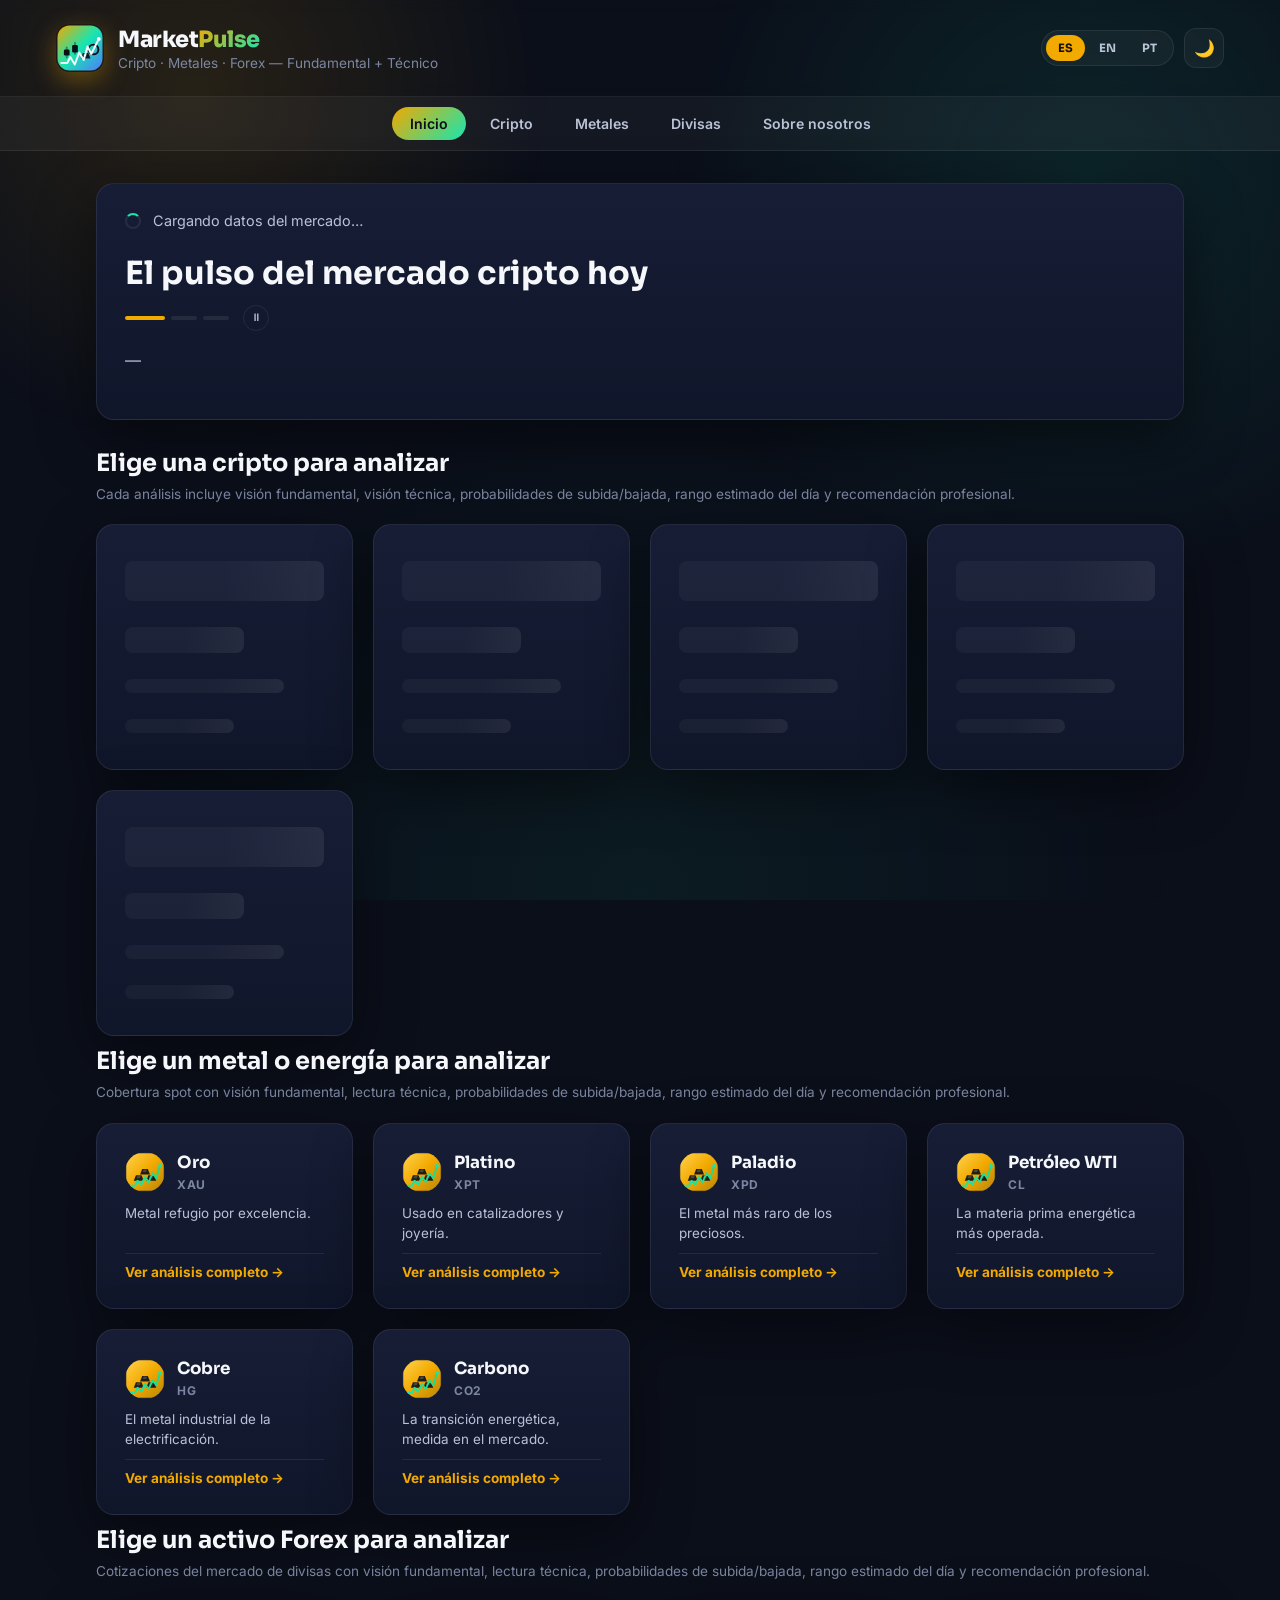
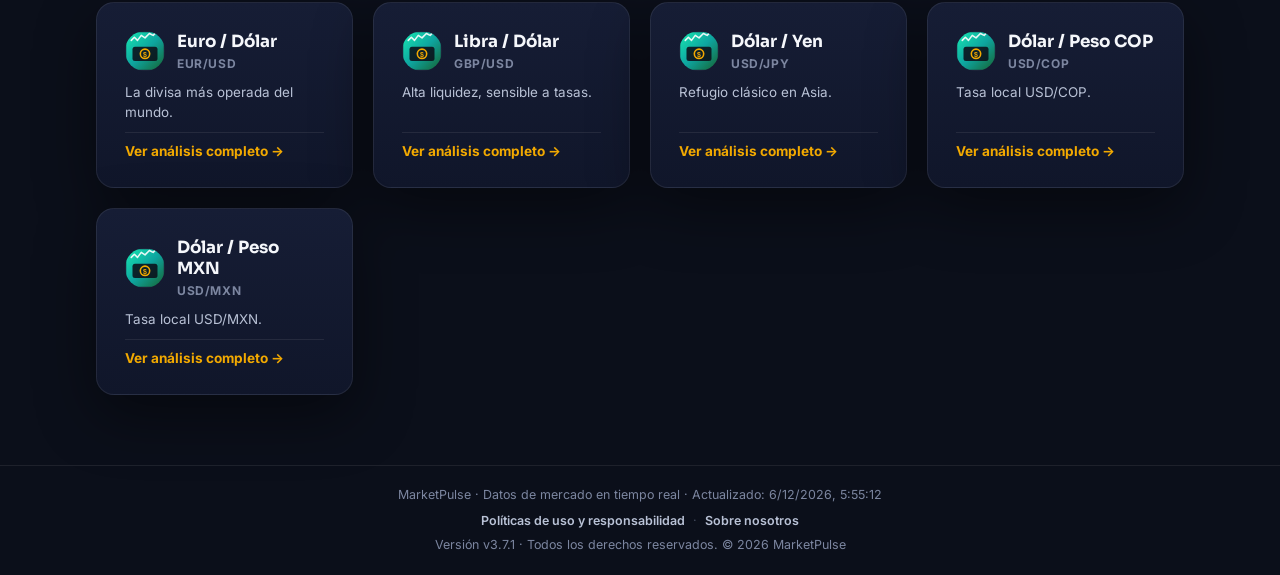
==== index.html @ e691987a "Retira la Plata del selector: su unico plan de contingencia era XAGUSDT en Binance y ese simbolo no " ====
<!DOCTYPE html>
<html lang="es">
<head>
<meta charset="UTF-8">
<meta name="viewport" content="width=device-width, initial-scale=1.0">
<title data-i18n="homeTitle">MarketPulse — Inicio</title>
<meta name="description" content="Análisis diario multi-activo: cripto, metales y divisas con visión fundamental, visión técnica, probabilidades, rango estimado del día y recomendación profesional.">
<meta name="color-scheme" content="dark light">
<meta name="theme-color" content="#0b0f1a" media="(prefers-color-scheme: dark)">
<meta name="theme-color" content="#f4f6fb" media="(prefers-color-scheme: light)">
<link rel="canonical" href="https://marketpulse.example/index.html">
<meta property="og:type" content="website">
<meta property="og:site_name" content="MarketPulse">
<meta property="og:locale" content="es_ES">
<meta property="og:title" content="MarketPulse — Cripto, metales y divisas: análisis diario">
<meta property="og:description" content="Análisis diario multi-activo: cripto, metales y divisas con visión fundamental, visión técnica, probabilidades, rango estimado del día y recomendación profesional.">
<meta property="og:url" content="https://marketpulse.example/index.html">
<meta property="og:image" content="https://marketpulse.example/assets/og-marketpulse.png">
<meta property="og:image:width" content="1200">
<meta property="og:image:height" content="630">
<meta property="og:image:alt" content="MarketPulse — Cripto, metales y divisas: análisis diario">
<meta name="twitter:card" content="summary_large_image">
<meta name="twitter:title" content="MarketPulse — Cripto, metales y divisas: análisis diario">
<meta name="twitter:description" content="Análisis diario multi-activo: cripto, metales y divisas con visión fundamental, visión técnica, probabilidades, rango estimado del día y recomendación profesional.">
<meta name="twitter:image" content="https://marketpulse.example/assets/og-marketpulse.png">
<link rel="apple-touch-icon" href="assets/apple-touch-icon.png">
<link rel="icon" type="image/svg+xml" href="assets/logo-marketpulse.svg">
<link rel="preconnect" href="https://fonts.googleapis.com">
<link rel="preconnect" href="https://fonts.gstatic.com" crossorigin>
<link rel="preconnect" href="https://api.coingecko.com" crossorigin>
<link rel="dns-prefetch" href="https://api.allorigins.win">
<link rel="dns-prefetch" href="https://api.cors.lol">
<link rel="preload" href="css/style.css?v=9" as="style">
<link rel="preload" href="js/site.js?v=19" as="script">
<link href="https://fonts.googleapis.com/css2?family=Sora:wght@400;600;700;800&family=Inter:wght@400;500;600&display=swap" rel="stylesheet">
<link rel="stylesheet" href="css/style.css?v=9">
</head>
<body data-page="home">
  <div class="bg-glow"></div>

  <header class="topbar">
    <div class="brand">
      <img src="assets/logo-marketpulse.svg" alt="MarketPulse" class="brand-icon" width="48" height="48">
      <div>
        <h1>Market<span class="brand-accent">Pulse</span></h1>
        <p class="tagline" data-i18n="homeTagline">Cripto · Metales · Forex — Fundamental + Técnico</p>
      </div>
    </div>
    <div class="header-controls">
      <div class="lang-switch" role="group" aria-label="Idioma / Language">
        <button class="lang-btn active" id="langEs" type="button">ES</button>
        <button class="lang-btn" id="langEn" type="button">EN</button>
    <button class="lang-btn" id="langPt" type="button">PT</button>
      </div>
      <button class="theme-btn" id="themeToggle" type="button" aria-label="Cambiar tema">🌙</button>
    </div>
  </header>

  <nav class="main-nav" aria-label="Navegación principal">
    <a href="index.html" class="nav-link active" data-i18n="navHome" aria-current="page">Inicio</a>
    <a href="analysis.html?coin=bitcoin" class="nav-link" data-i18n="navAnalysis">Cripto</a>
    <a href="metals.html?asset=gold" class="nav-link" data-i18n="navMetals">Metales</a>
    <a href="forex.html?pair=eurusd" class="nav-link" data-i18n="navForex">Divisas</a>
    <a href="about.html" class="nav-link" data-i18n="navAbout">Sobre nosotros</a>
  </nav>

  <main class="container">
    <section class="hero card">
      <div class="status-row" id="statusRow">
        <div class="loader"></div>
        <p id="statusText" data-i18n="homeLoading">Cargando datos del mercado…</p>
      </div>
      <h2 class="hero-rotator" id="heroRotator" aria-live="polite">
        <span class="hero-slide is-active" data-i18n="homeHeroCrypto">El pulso del mercado cripto hoy</span>
        <span class="hero-slide" data-i18n="homeHeroMetals">El pulso del mercado de metales hoy</span>
        <span class="hero-slide" data-i18n="homeHeroForex">El pulso del mercado de divisas hoy</span>
      </h2>
      <div class="hero-slider-nav">
        <div class="hero-dots" id="heroDots">
          <button class="hero-dot is-active" type="button" aria-current="true" aria-label="Cripto"></button>
          <button class="hero-dot" type="button" aria-label="Metales"></button>
          <button class="hero-dot" type="button" aria-label="Divisas"></button>
        </div>
        <button class="hero-pause" id="heroPause" type="button" aria-label="Pausar la rotación automática" aria-pressed="false">⏸</button>
      </div>
      <p class="hero-text" id="marketSummary">—</p>
      <div class="market-stats" id="marketStats"></div>
    </section>

    <section class="home-section">
      <h2 data-i18n="coinsTitle">Elige una cripto para analizar</h2>
      <p class="card-desc" data-i18n="coinsDesc">Cada análisis incluye visión fundamental, visión técnica, probabilidades de subida/bajada, rango estimado del día y recomendación profesional.</p>
      <div class="home-grid" id="coinCards"></div>
    </section>

    <section class="home-section">
      <h2 data-i18n="metalsTitle">Elige un metal o energía para analizar</h2>
      <p class="card-desc" data-i18n="metalsDesc">Cobertura spot con visión fundamental, lectura técnica, probabilidades de subida/bajada, rango estimado del día y recomendación profesional.</p>
      <div class="home-grid" id="metalCards">
        <a class="coin-card card" href="metals.html?asset=gold">
          <div class="coin-card-head">
            <img src="assets/logo-metals.svg" alt="XAU" width="40" height="40">
            <div><h3>Oro</h3><span class="coin-sym">XAU</span></div>
          </div>
          <p class="coin-trend" data-i18n="metalGold">Metal refugio por excelencia.</p>
          <span class="coin-cta" data-i18n="btnAnalysis">Ver análisis completo →</span>
        </a>
        <a class="coin-card card" href="metals.html?asset=platinum">
          <div class="coin-card-head">
            <img src="assets/logo-metals.svg" alt="XPT" width="40" height="40">
            <div><h3>Platino</h3><span class="coin-sym">XPT</span></div>
          </div>
          <p class="coin-trend" data-i18n="metalPlatinum">Usado en catalizadores y joyería.</p>
          <span class="coin-cta" data-i18n="btnAnalysis">Ver análisis completo →</span>
        </a>
        <a class="coin-card card" href="metals.html?asset=palladium">
          <div class="coin-card-head">
            <img src="assets/logo-metals.svg" alt="XPD" width="40" height="40">
            <div><h3>Paladio</h3><span class="coin-sym">XPD</span></div>
          </div>
          <p class="coin-trend" data-i18n="metalPalladium">El metal más raro de los preciosos.</p>
          <span class="coin-cta" data-i18n="btnAnalysis">Ver análisis completo →</span>
        </a>
        <a class="coin-card card" href="metals.html?asset=oil">
          <div class="coin-card-head">
            <img src="assets/logo-metals.svg" alt="CL" width="40" height="40">
            <div><h3>Petróleo WTI</h3><span class="coin-sym">CL</span></div>
          </div>
          <p class="coin-trend" data-i18n="metalOil">La materia prima energética más operada.</p>
          <span class="coin-cta" data-i18n="btnAnalysis">Ver análisis completo →</span>
        </a>
        <a class="coin-card card" href="metals.html?asset=copper">
          <div class="coin-card-head">
            <img src="assets/logo-metals.svg" alt="HG" width="40" height="40">
            <div><h3>Cobre</h3><span class="coin-sym">HG</span></div>
          </div>
          <p class="coin-trend" data-i18n="metalCopper">El metal industrial de la electrificación.</p>
          <span class="coin-cta" data-i18n="btnAnalysis">Ver análisis completo →</span>
        </a>
        <a class="coin-card card" href="metals.html?asset=carbon">
          <div class="coin-card-head">
            <img src="assets/logo-metals.svg" alt="CO2" width="40" height="40">
            <div><h3>Carbono</h3><span class="coin-sym">CO2</span></div>
          </div>
          <p class="coin-trend" data-i18n="metalCarbon">La transición energética, medida en el mercado.</p>
          <span class="coin-cta" data-i18n="btnAnalysis">Ver análisis completo →</span>
        </a>
      </div>
    </section>

    <section class="home-section">
      <h2 data-i18n="forexTitle">Elige un activo Forex para analizar</h2>
      <p class="card-desc" data-i18n="forexDesc">Cotizaciones del mercado de divisas con visión fundamental, lectura técnica, probabilidades de subida/bajada, rango estimado del día y recomendación profesional.</p>
      <div class="home-grid" id="forexCards">
        <a class="coin-card card" href="forex.html?pair=eurusd">
          <div class="coin-card-head">
            <img src="assets/logo-forex.svg" alt="EUR/USD" width="40" height="40">
            <div><h3>Euro / Dólar</h3><span class="coin-sym">EUR/USD</span></div>
          </div>
          <p class="coin-trend" data-i18n="forexCardEUR">La divisa más operada del mundo.</p>
          <span class="coin-cta" data-i18n="btnAnalysis">Ver análisis completo →</span>
        </a>
        <a class="coin-card card" href="forex.html?pair=gbpusd">
          <div class="coin-card-head">
            <img src="assets/logo-forex.svg" alt="GBP/USD" width="40" height="40">
            <div><h3>Libra / Dólar</h3><span class="coin-sym">GBP/USD</span></div>
          </div>
          <p class="coin-trend" data-i18n="forexCardGBP">Alta liquidez, sensible a tasas.</p>
          <span class="coin-cta" data-i18n="btnAnalysis">Ver análisis completo →</span>
        </a>
        <a class="coin-card card" href="forex.html?pair=usdjpy">
          <div class="coin-card-head">
            <img src="assets/logo-forex.svg" alt="USD/JPY" width="40" height="40">
            <div><h3>Dólar / Yen</h3><span class="coin-sym">USD/JPY</span></div>
          </div>
          <p class="coin-trend" data-i18n="forexCardJPY">Refugio clásico en Asia.</p>
          <span class="coin-cta" data-i18n="btnAnalysis">Ver análisis completo →</span>
        </a>
        <a class="coin-card card" href="forex.html?pair=usdcop">
          <div class="coin-card-head">
            <img src="assets/logo-forex.svg" alt="USD/COP" width="40" height="40">
            <div><h3>Dólar / Peso COP</h3><span class="coin-sym">USD/COP</span></div>
          </div>
          <p class="coin-trend" data-i18n="forexCardCOP">Tasa local USD/COP.</p>
          <span class="coin-cta" data-i18n="btnAnalysis">Ver análisis completo →</span>
        </a>
        <a class="coin-card card" href="forex.html?pair=usdmxn">
          <div class="coin-card-head">
            <img src="assets/logo-forex.svg" alt="USD/MXN" width="40" height="40">
            <div><h3>Dólar / Peso MXN</h3><span class="coin-sym">USD/MXN</span></div>
          </div>
          <p class="coin-trend" data-i18n="forexCardMXN">Tasa local USD/MXN.</p>
          <span class="coin-cta" data-i18n="btnAnalysis">Ver análisis completo →</span>
        </a>
      </div>
    </section>
  </main>

  <footer class="footer">
    <div class="footer-inner">
      <p class="footer-meta"><span data-i18n="footerPrefix">MarketPulse · Datos de mercado en tiempo real · Actualizado:</span> <span id="updateTime">—</span></p>
      <nav class="footer-links" aria-label="Enlaces del sitio">
        <a href="legal.html" data-i18n="footerLegal">Políticas de uso y responsabilidad</a>
        <span class="footer-sep">·</span>
        <a href="about.html" data-i18n="navAbout">Sobre nosotros</a>
      </nav>
      <p class="footer-meta">
        <span data-i18n="footerVersion">Versión</span> <span data-app-version>v3.7.1</span>
        · <span data-i18n="footerRights">Todos los derechos reservados.</span>
        © <span data-app-year>2026</span> MarketPulse
      </p>
    </div>
  </footer>

  <script defer src="js/version.js?v=13"></script>
  <script defer src="js/site.js?v=19"></script>
</body>
</html>
---- css/style.css ----
:root {
  --bg-0: #0b0f1a;
  --bg-1: #10162a;
  --bg-2: #161d35;
  --surface: rgba(255,255,255,0.04);
  --surface-border: rgba(255,255,255,0.08);
  --text-0: #f5f7fb;
  --text-1: #b9c2d6;
  --text-2: #7c86a0;
  --accent: #f2a900;
  --accent-2: #17e6b0;
  --up: #21d97f;
  --down: #ff5d6c;
  --neutral: #f2a900;
  --radius: 18px;
  --shadow: 0 20px 60px rgba(0,0,0,0.45);
  --shadow-hover: 0 26px 70px rgba(0,0,0,0.5);
  font-size: 16px;
}

[data-theme="light"] {
  --bg-0: #f4f6fb;
  --bg-1: #ffffff;
  --bg-2: #ffffff;
  --surface: rgba(16,22,42,0.04);
  --surface-border: rgba(16,22,42,0.10);
  --text-0: #10162a;
  --text-1: #444c63;
  --text-2: #6b7490;
  --shadow: 0 20px 60px rgba(16,22,42,0.10);
  --shadow-hover: 0 26px 70px rgba(16,22,42,0.16);
}

* { box-sizing: border-box; margin: 0; padding: 0; }

body {
  font-family: 'Inter', sans-serif;
  background: var(--bg-0);
  color: var(--text-0);
  min-height: 100vh;
  position: relative;
  overflow-x: hidden;
  transition: background-color 0.3s ease, color 0.3s ease;
}

h1, h2 { font-family: 'Sora', sans-serif; }

.bg-glow {
  position: fixed;
  inset: 0;
  z-index: 0;
  background:
    radial-gradient(600px circle at 15% 10%, rgba(242,169,0,0.12), transparent 60%),
    radial-gradient(700px circle at 85% 20%, rgba(23,230,176,0.10), transparent 60%),
    radial-gradient(900px circle at 50% 100%, rgba(23,230,176,0.06), transparent 60%);
  pointer-events: none;
}

.topbar {
  position: relative;
  z-index: 1;
  display: flex;
  justify-content: space-between;
  align-items: center;
  flex-wrap: wrap;
  gap: 16px;
  padding: 24px clamp(16px, 5vw, 56px);
  border-bottom: 1px solid var(--surface-border);
  backdrop-filter: blur(6px);
}

.brand { display: flex; align-items: center; gap: 14px; }

.brand-icon {
  width: 48px;
  height: 48px;
  border-radius: 14px;
  display: block;
  box-shadow: 0 8px 24px rgba(242,169,0,0.35);
}

.brand h1 { font-size: 1.4rem; font-weight: 800; letter-spacing: -0.5px; }
.brand-accent {
  background: linear-gradient(135deg, var(--accent), var(--accent-2));
  -webkit-background-clip: text;
  background-clip: text;
  -webkit-text-fill-color: transparent;
  color: transparent;
}
.tagline { color: var(--text-2); font-size: 0.85rem; margin-top: 2px; }

.header-controls {
  display: flex;
  align-items: center;
  gap: 10px;
}

.lang-switch {
  display: flex;
  gap: 2px;
  padding: 4px;
  background: var(--surface);
  border: 1px solid var(--surface-border);
  border-radius: 999px;
}

.lang-btn {
  border: none;
  background: transparent;
  color: var(--text-1);
  font-family: 'Sora', sans-serif;
  font-size: 0.72rem;
  font-weight: 700;
  padding: 6px 12px;
  border-radius: 999px;
  cursor: pointer;
  transition: background 0.2s, color 0.2s;
}
.lang-btn.active { background: var(--accent); color: #1a1200; }

.theme-btn {
  width: 40px; height: 40px;
  border-radius: 12px;
  background: var(--surface);
  border: 1px solid var(--surface-border);
  cursor: pointer;
  font-size: 1.05rem;
  transition: border-color 0.2s, transform 0.2s;
}
.theme-btn:hover { border-color: var(--accent); transform: translateY(-1px); }

.price-box {
  display: flex;
  flex-direction: column;
  align-items: flex-end;
  background: var(--surface);
  border: 1px solid var(--surface-border);
  padding: 10px 20px;
  border-radius: 14px;
  min-width: 200px;
}
.price-label { font-size: 0.72rem; color: var(--text-2); text-transform: uppercase; letter-spacing: 0.06em; }
.price-value { font-size: 1.5rem; font-weight: 800; font-family: 'Sora', sans-serif; }
.price-change { font-size: 0.85rem; font-weight: 600; }
.price-change.up { color: var(--up); }
.price-change.down { color: var(--down); }

.container {
  position: relative;
  z-index: 1;
  max-width: 1200px;
  margin: 0 auto;
  padding: 32px clamp(16px, 5vw, 56px) 60px;
}

.status-row {
  display: flex;
  align-items: center;
  gap: 12px;
  color: var(--text-1);
  font-size: 0.9rem;
  margin-bottom: 24px;
}

.loader {
  width: 16px; height: 16px;
  border-radius: 50%;
  border: 2px solid var(--surface-border);
  border-top-color: var(--accent-2);
  animation: spin 0.8s linear infinite;
}
.loader.done { display: none; }
@keyframes spin { to { transform: rotate(360deg); } }

.cards-grid {
  display: grid;
  grid-template-columns: repeat(auto-fit, minmax(340px, 1fr));
  gap: 24px;
  margin-bottom: 24px;
}

.card, .summary-card {
  background: linear-gradient(180deg, var(--bg-2), var(--bg-1));
  border: 1px solid var(--surface-border);
  border-radius: var(--radius);
  padding: 28px;
  box-shadow: var(--shadow);
  transition: transform 0.25s ease, box-shadow 0.25s ease;
}
.card:hover { transform: translateY(-4px); box-shadow: var(--shadow-hover); }

.card-header, .summary-header {
  display: flex;
  align-items: center;
  justify-content: space-between;
  gap: 12px;
  margin-bottom: 8px;
  flex-wrap: wrap;
}

.card-header h2, .summary-header h2 {
  font-size: 1.15rem;
  display: flex;
  align-items: center;
  gap: 8px;
}
.icon { font-size: 1.2rem; }

.badge {
  font-size: 0.75rem;
  font-weight: 700;
  padding: 6px 14px;
  border-radius: 999px;
  background: rgba(242,169,0,0.15);
  color: var(--accent);
  border: 1px solid rgba(242,169,0,0.3);
  white-space: nowrap;
}
.badge.up { background: rgba(33,217,127,0.15); color: var(--up); border-color: rgba(33,217,127,0.3); }
.badge.down { background: rgba(255,93,108,0.15); color: var(--down); border-color: rgba(255,93,108,0.3); }

.card-desc { color: var(--text-2); font-size: 0.85rem; margin-bottom: 20px; line-height: 1.5; }

.metrics-list {
  display: flex;
  flex-direction: column;
  gap: 10px;
  margin-bottom: 22px;
}

.metric-row {
  display: flex;
  justify-content: space-between;
  align-items: center;
  padding: 10px 14px;
  background: var(--surface);
  border: 1px solid var(--surface-border);
  border-radius: 12px;
  font-size: 0.86rem;
}
.metric-name { color: var(--text-1); }
.metric-value { font-weight: 700; font-family: 'Sora', sans-serif; }
.metric-value.up { color: var(--up); }
.metric-value.down { color: var(--down); }
.metric-value.neutral { color: var(--neutral); }

.prob-bar-wrap { margin-top: 6px; }
.prob-labels {
  display: flex;
  justify-content: space-between;
  font-size: 0.8rem;
  color: var(--text-1);
  margin-bottom: 8px;
}
.up-label b { color: var(--up); }
.down-label b { color: var(--down); }

.prob-bar {
  display: flex;
  height: 12px;
  border-radius: 999px;
  overflow: hidden;
  background: rgba(255,255,255,0.05);
}
.prob-fill { height: 100%; transition: width 0.8s ease; }
.prob-fill.up { background: linear-gradient(90deg, #17e6b0, #21d97f); }
.prob-fill.down { background: linear-gradient(90deg, #ff5d6c, #ff8a7a); }

.summary-card { margin-top: 6px; }

.reco-pill {
  font-size: 0.85rem;
  font-weight: 800;
  padding: 8px 20px;
  border-radius: 999px;
  letter-spacing: 0.03em;
}
.reco-pill.buy { background: rgba(33,217,127,0.18); color: var(--up); border: 1px solid rgba(33,217,127,0.4); }
.reco-pill.sell { background: rgba(255,93,108,0.18); color: var(--down); border: 1px solid rgba(255,93,108,0.4); }
.reco-pill.hold { background: rgba(242,169,0,0.18); color: var(--accent); border: 1px solid rgba(242,169,0,0.4); }

.summary-body {
  display: grid;
  grid-template-columns: 200px 1fr;
  gap: 32px;
  align-items: center;
  margin: 24px 0;
}

.combined-prob { display: flex; justify-content: center; }

.combined-prob-circle {
  width: 170px; height: 170px;
  border-radius: 50%;
  display: flex;
  flex-direction: column;
  align-items: center;
  justify-content: center;
  background: conic-gradient(var(--up) 0% var(--pct, 50%), rgba(255,255,255,0.06) var(--pct, 50%) 100%);
  position: relative;
}
.combined-prob-circle::before {
  content: "";
  position: absolute;
  width: 138px; height: 138px;
  border-radius: 50%;
  background: var(--bg-1);
}
.combined-prob-circle span, .combined-prob-circle small {
  position: relative; z-index: 1;
}
.combined-prob-circle span { font-size: 1.8rem; font-weight: 800; font-family: 'Sora', sans-serif; }
.combined-prob-circle small { color: var(--text-2); font-size: 0.72rem; margin-top: 4px; text-align: center; padding: 0 10px; }

.summary-text p { color: var(--text-0); font-size: 1rem; line-height: 1.6; margin-bottom: 14px; }

.reco-details { list-style: none; display: flex; flex-direction: column; gap: 8px; }
.reco-details li {
  font-size: 0.86rem;
  color: var(--text-1);
  padding-left: 20px;
  position: relative;
}
.reco-details li::before {
  content: "→";
  position: absolute; left: 0;
  color: var(--accent-2);
}

.disclaimer {
  font-size: 0.75rem;
  color: var(--text-2);
  border-top: 1px solid var(--surface-border);
  padding-top: 16px;
  line-height: 1.5;
}

.footer {
  position: relative; z-index: 1;
  text-align: center;
  padding: 20px;
  color: var(--text-2);
  font-size: 0.78rem;
  border-top: 1px solid var(--surface-border);
}
.footer-inner {
  max-width: 1100px;
  margin: 0 auto;
  display: flex;
  flex-direction: column;
  gap: 8px;
  align-items: center;
}
.footer-links {
  display: flex;
  gap: 8px;
  align-items: center;
  justify-content: center;
  flex-wrap: wrap;
}
.footer-links a {
  color: var(--text-1);
  text-decoration: none;
  font-weight: 600;
}
.footer-links a:hover { color: var(--accent); text-decoration: underline; }
.footer-sep { opacity: 0.5; }
.footer-meta { line-height: 1.5; }

/* ---------- Página legal ---------- */
.legal-card h3 { margin: 18px 0 8px; font-size: 1.02rem; scroll-margin-top: 90px; }
.legal-card h3:first-of-type { margin-top: 12px; }
.legal-card p, .legal-card li { color: var(--text-1); font-size: 0.92rem; line-height: 1.65; }
.legal-card ul { padding-left: 20px; display: flex; flex-direction: column; gap: 6px; margin: 8px 0; }
.legal-updated { color: var(--text-2); font-size: 0.8rem; margin-top: 10px; }
.legal-note {
  background: var(--surface);
  border: 1px solid var(--surface-border);
  border-left: 3px solid var(--accent);
  border-radius: 12px;
  padding: 16px 18px;
}
.legal-note h3 { margin: 0 0 8px; font-size: 1rem; }
.legal-toc { display: flex; flex-wrap: wrap; gap: 8px; margin-top: 18px; }
.legal-toc a {
  color: var(--text-1);
  border: 1px solid var(--surface-border);
  border-radius: 999px;
  padding: 5px 12px;
  font-size: 0.8rem;
  text-decoration: none;
  transition: color 0.2s ease, border-color 0.2s ease;
}
.legal-toc a:hover { color: var(--accent); border-color: var(--accent); }
.about-card a, .legal-card a { color: var(--accent); font-weight: 600; }

.chart-card { margin-bottom: 24px; }

/* ---------- Botón Reintentar ---------- */
.retry-btn {
  border: 1px solid var(--accent);
  background: rgba(242,169,0,0.12);
  color: var(--accent);
  font-family: 'Sora', sans-serif;
  font-size: 0.78rem;
  font-weight: 700;
  padding: 6px 16px;
  border-radius: 999px;
  cursor: pointer;
  transition: background 0.2s, transform 0.15s;
  white-space: nowrap;
}
.retry-btn:hover { background: rgba(242,169,0,0.22); transform: translateY(-1px); }

/* ---------- Navegación principal ---------- */
.main-nav {
  position: relative;
  z-index: 1;
  display: flex;
  justify-content: center;
  gap: 6px;
  padding: 10px clamp(16px, 5vw, 56px);
  border-bottom: 1px solid var(--surface-border);
  background: var(--surface);
  flex-wrap: wrap;
}
.nav-link {
  color: var(--text-1);
  text-decoration: none;
  font-size: 0.88rem;
  font-weight: 600;
  padding: 8px 18px;
  border-radius: 999px;
  transition: background 0.2s, color 0.2s;
}
.nav-link:hover { background: var(--surface); color: var(--text-0); }
.nav-link.active {
  background: linear-gradient(135deg, var(--accent), var(--accent-2));
  color: #0b0f1a;
}

/* ---------- Pestañas de cripto ---------- */
.coin-tabs {
  position: relative;
  z-index: 1;
  display: flex;
  justify-content: center;
  gap: 8px;
  padding: 14px clamp(16px, 5vw, 56px) 0;
  flex-wrap: wrap;
}
.coin-tab {
  text-decoration: none;
  font-size: 0.82rem;
  font-weight: 700;
  font-family: 'Sora', sans-serif;
  color: var(--text-1);
  background: var(--surface);
  border: 1px solid var(--surface-border);
  padding: 8px 16px;
  border-radius: 999px;
  transition: border-color 0.2s, color 0.2s, transform 0.15s;
}
.coin-tab:hover { border-color: var(--accent); color: var(--text-0); transform: translateY(-1px); }
.coin-tab.active {
  background: linear-gradient(135deg, var(--accent), #ffd166);
  border-color: transparent;
  color: #1a1200;
  box-shadow: 0 6px 18px rgba(242,169,0,0.3);
}
.analysis-body { padding-top: 20px; }


/* ---------- Home ---------- */
.coin-banner {
  position: relative;
  z-index: 1;
  font-family: 'Sora', sans-serif;
  font-size: clamp(1.3rem, 3vw, 1.9rem);
  font-weight: 800;
  letter-spacing: -0.5px;
  margin: 4px 0 14px;
  background: linear-gradient(135deg, var(--accent), var(--accent-2));
  -webkit-background-clip: text;
  background-clip: text;
  -webkit-text-fill-color: transparent;
  color: transparent;
}
/* Divisas: banner + botón de inversión en la misma fila */
.coin-banner.has-actions {
  display: flex;
  align-items: center;
  justify-content: space-between;
  flex-wrap: wrap;
  gap: 12px;
}

/* ---------- Botón de inversión de par (EUR/USD <-> USD/EUR) ---------- */
.invert-btn {
  display: inline-flex;
  align-items: center;
  gap: 6px;
  font-family: 'Sora', sans-serif;
  font-size: 0.8rem;
  font-weight: 700;
  letter-spacing: 0;
  color: var(--text-1);
  -webkit-text-fill-color: var(--text-1);
  background: var(--surface);
  border: 1px solid var(--surface-border);
  padding: 8px 16px;
  border-radius: 999px;
  cursor: pointer;
  transition: border-color 0.2s, color 0.2s, transform 0.15s;
}
.invert-btn:hover { border-color: var(--accent); color: var(--text-0); -webkit-text-fill-color: var(--text-0); transform: translateY(-1px); }
.invert-btn.active {
  background: linear-gradient(135deg, var(--accent), #ffd166);
  border-color: transparent;
  color: #1a1200;
  -webkit-text-fill-color: #1a1200;
  box-shadow: 0 6px 18px rgba(242,169,0,0.3);
}

.hero { margin-bottom: 28px; }
.hero h2 { font-size: clamp(1.4rem, 3vw, 2rem); margin-bottom: 12px; }
.hero-text { color: var(--text-1); line-height: 1.65; font-size: 1rem; }

/* ---------- Titular rotatorio del home (cripto → metales → divisas) ---------- */
.hero-rotator {
  position: relative;
  overflow: hidden;
  min-height: 1.3em;
}
.hero-slide {
  --slide-from: 100%;
  display: block;
  position: absolute;
  top: 0; left: 0;
  width: 100%;
  opacity: 0;
  transform: translateX(var(--slide-from));
  transition: opacity 0.45s ease, transform 0.55s cubic-bezier(0.22, 0.61, 0.36, 1);
  pointer-events: none;
}
.hero-rotator[data-dir="prev"] .hero-slide { --slide-from: -100%; }
.hero-slide.is-active {
  position: relative;
  opacity: 1;
  transform: none;
  pointer-events: auto;
}
.hero-slide.is-leaving {
  position: absolute;
  opacity: 0;
  transform: translateX(calc(-1 * var(--slide-from)));
}
.hero-slider-nav {
  display: flex;
  align-items: center;
  gap: 14px;
  margin: -2px 0 16px;
}
.hero-dots { display: flex; align-items: center; gap: 6px; }
.hero-dot {
  width: 26px; height: 4px;
  padding: 0; border: 0; border-radius: 999px;
  background: var(--surface-border);
  cursor: pointer;
  transition: background-color 0.25s ease, width 0.25s ease;
}
.hero-dot:hover { background: var(--text-2); }
.hero-dot.is-active { background: var(--accent); width: 40px; }
.hero-pause {
  display: inline-flex; align-items: center; justify-content: center;
  width: 26px; height: 26px;
  border: 1px solid var(--surface-border);
  border-radius: 50%;
  background: transparent;
  color: var(--text-1);
  font-size: 0.68rem;
  line-height: 1;
  cursor: pointer;
  transition: color 0.25s ease, border-color 0.25s ease;
}
.hero-pause:hover { color: var(--accent); border-color: var(--accent); }
@media (max-width: 640px) {
  /* Reserva dos líneas para que los puntos no salten al cambiar de titular */
  .hero-rotator { min-height: 2.7em; }
}
@media (prefers-reduced-motion: reduce) {
  .hero-slide, .hero-slide.is-active, .hero-slide.is-leaving {
    transform: none;
    transition: opacity 0.3s ease;
  }
}
.market-stats {
  display: grid;
  grid-template-columns: repeat(auto-fit, minmax(220px, 1fr));
  gap: 10px;
  margin-top: 18px;
}
.home-section { margin-bottom: 10px; }
.home-section h2 { margin-bottom: 6px; }
/* Esqueletos del home: pintan la retícula al instante, antes de que llegue la red. */
.skeleton-card { pointer-events: none; }
.sk { border-radius: 8px; background: linear-gradient(90deg, var(--surface) 25%, var(--surface-border) 50%, var(--surface) 75%); background-size: 200% 100%; animation: sk-shimmer 1.2s infinite linear; }
.sk-line { height: 14px; margin: 8px 0; }
.sk-title { height: 40px; }
.sk-price { height: 26px; width: 60%; }
.sk-chg { width: 80%; }
.sk-cta { width: 55%; }
@media (prefers-reduced-motion: reduce) { .sk { animation: none; } }
@keyframes sk-shimmer { 0% { background-position: 200% 0; } 100% { background-position: -200% 0; } }
.home-grid {
  display: grid;
  grid-template-columns: repeat(auto-fill, minmax(240px, 1fr));
  gap: 20px;
  margin-top: 18px;
}
.coin-card {
  display: flex;
  flex-direction: column;
  gap: 10px;
  text-decoration: none;
  color: var(--text-0);
  cursor: pointer;
}
.coin-card:hover { border-color: var(--accent); }
.coin-card-head { display: flex; align-items: center; gap: 12px; }
.coin-card-head img { border-radius: 50%; background: var(--surface); }
.coin-card-head h3 { font-family: 'Sora', sans-serif; font-size: 1.05rem; }
.coin-sym { color: var(--text-2); font-size: 0.75rem; font-weight: 700; letter-spacing: 0.05em; }
.coin-card-price { font-family: 'Sora', sans-serif; font-size: 1.5rem; font-weight: 800; }
.coin-chg { display: flex; gap: 14px; font-size: 0.85rem; font-weight: 600; }
.coin-chg .up { color: var(--up); }
.coin-chg .down { color: var(--down); }
.coin-trend { font-size: 0.84rem; color: var(--text-1); line-height: 1.5; flex: 1; }
.coin-cta {
  font-size: 0.85rem;
  font-weight: 700;
  color: var(--accent);
  border-top: 1px solid var(--surface-border);
  padding-top: 10px;
}

/* ---------- Sobre nosotros ---------- */
.about-grid {
  display: grid;
  grid-template-columns: repeat(auto-fit, minmax(320px, 1fr));
  gap: 24px;
}
.about-card h3 {
  font-family: 'Sora', sans-serif;
  font-size: 1.05rem;
  display: flex;
  align-items: center;
  gap: 8px;
  margin-bottom: 12px;
}
.about-card p { color: var(--text-1); font-size: 0.9rem; line-height: 1.65; }
.about-card .reco-details li { margin-bottom: 4px; }

.range-block {
  border-top: 1px solid var(--surface-border);
  padding-top: 18px;
  margin-top: 4px;
}
.range-block h3 {
  font-family: 'Sora', sans-serif;
  font-size: 0.95rem;
  font-weight: 700;
  margin-bottom: 12px;
  color: var(--text-0);
  display: flex;
  align-items: center;
  gap: 8px;
  flex-wrap: wrap;
}
.range-date {
  font-size: 0.78rem;
  font-weight: 600;
  color: var(--accent);
  text-transform: capitalize;
}
.range-metrics {
  display: grid;
  grid-template-columns: repeat(auto-fit, minmax(230px, 1fr));
  gap: 10px;
  margin-bottom: 12px;
}
.range-metrics .metric-row { margin: 0; }
.range-note {
  font-size: 0.75rem;
  color: var(--text-2);
  line-height: 1.5;
}

/* ---------- Niveles de entrada/salida del resumen ---------- */
.trade-grid {
  display: grid;
  grid-template-columns: repeat(auto-fit, minmax(280px, 1fr));
  gap: 16px;
  margin-bottom: 12px;
}
.trade-side-title {
  font-family: 'Sora', sans-serif;
  font-size: 0.85rem;
  font-weight: 700;
  margin-bottom: 8px;
  display: flex;
  align-items: center;
  gap: 6px;
}
.trade-side-title.up { color: var(--up); }
.trade-side-title.neutral { color: var(--neutral); }
.trade-side-title.down { color: var(--down); }
.trade-grid .range-metrics { margin-bottom: 0; }

.live-status {
  display: flex;
  align-items: center;
  gap: 8px;
  font-size: 0.75rem;
  color: var(--text-1);
  font-weight: 600;
}

.live-dot {
  width: 8px; height: 8px;
  border-radius: 50%;
  background: var(--up);
  box-shadow: 0 0 0 0 rgba(33,217,127,0.5);
  animation: pulse 1.6s infinite;
}
.live-status.offline .live-dot { background: var(--down); animation: none; }

@keyframes pulse {
  0% { box-shadow: 0 0 0 0 rgba(33,217,127,0.5); }
  70% { box-shadow: 0 0 0 7px rgba(33,217,127,0); }
  100% { box-shadow: 0 0 0 0 rgba(33,217,127,0); }
}

.live-price {
  font-family: 'Sora', sans-serif;
  font-weight: 800;
  color: var(--accent);
  font-size: 0.95rem;
}

.chart-wrap {
  position: relative;
  height: 380px;
  width: 100%;
}

.tv-wrap {
  position: relative;
  height: 480px;
  width: 100%;
}

@media (max-width: 640px) {
  .summary-body { grid-template-columns: 1fr; text-align: center; }
  .price-box { align-items: flex-start; width: 100%; }
  .topbar { justify-content: flex-start; }
  .chart-wrap { height: 260px; }
  .tv-wrap { height: 400px; }
  .cards-grid { grid-template-columns: 1fr; }
}
---- css/style.css ----
:root {
  --bg-0: #0b0f1a;
  --bg-1: #10162a;
  --bg-2: #161d35;
  --surface: rgba(255,255,255,0.04);
  --surface-border: rgba(255,255,255,0.08);
  --text-0: #f5f7fb;
  --text-1: #b9c2d6;
  --text-2: #7c86a0;
  --accent: #f2a900;
  --accent-2: #17e6b0;
  --up: #21d97f;
  --down: #ff5d6c;
  --neutral: #f2a900;
  --radius: 18px;
  --shadow: 0 20px 60px rgba(0,0,0,0.45);
  --shadow-hover: 0 26px 70px rgba(0,0,0,0.5);
  font-size: 16px;
}

[data-theme="light"] {
  --bg-0: #f4f6fb;
  --bg-1: #ffffff;
  --bg-2: #ffffff;
  --surface: rgba(16,22,42,0.04);
  --surface-border: rgba(16,22,42,0.10);
  --text-0: #10162a;
  --text-1: #444c63;
  --text-2: #6b7490;
  --shadow: 0 20px 60px rgba(16,22,42,0.10);
  --shadow-hover: 0 26px 70px rgba(16,22,42,0.16);
}

* { box-sizing: border-box; margin: 0; padding: 0; }

body {
  font-family: 'Inter', sans-serif;
  background: var(--bg-0);
  color: var(--text-0);
  min-height: 100vh;
  position: relative;
  overflow-x: hidden;
  transition: background-color 0.3s ease, color 0.3s ease;
}

h1, h2 { font-family: 'Sora', sans-serif; }

.bg-glow {
  position: fixed;
  inset: 0;
  z-index: 0;
  background:
    radial-gradient(600px circle at 15% 10%, rgba(242,169,0,0.12), transparent 60%),
    radial-gradient(700px circle at 85% 20%, rgba(23,230,176,0.10), transparent 60%),
    radial-gradient(900px circle at 50% 100%, rgba(23,230,176,0.06), transparent 60%);
  pointer-events: none;
}

.topbar {
  position: relative;
  z-index: 1;
  display: flex;
  justify-content: space-between;
  align-items: center;
  flex-wrap: wrap;
  gap: 16px;
  padding: 24px clamp(16px, 5vw, 56px);
  border-bottom: 1px solid var(--surface-border);
  backdrop-filter: blur(6px);
}

.brand { display: flex; align-items: center; gap: 14px; }

.brand-icon {
  width: 48px;
  height: 48px;
  border-radius: 14px;
  display: block;
  box-shadow: 0 8px 24px rgba(242,169,0,0.35);
}

.brand h1 { font-size: 1.4rem; font-weight: 800; letter-spacing: -0.5px; }
.brand-accent {
  background: linear-gradient(135deg, var(--accent), var(--accent-2));
  -webkit-background-clip: text;
  background-clip: text;
  -webkit-text-fill-color: transparent;
  color: transparent;
}
.tagline { color: var(--text-2); font-size: 0.85rem; margin-top: 2px; }

.header-controls {
  display: flex;
  align-items: center;
  gap: 10px;
}

.lang-switch {
  display: flex;
  gap: 2px;
  padding: 4px;
  background: var(--surface);
  border: 1px solid var(--surface-border);
  border-radius: 999px;
}

.lang-btn {
  border: none;
  background: transparent;
  color: var(--text-1);
  font-family: 'Sora', sans-serif;
  font-size: 0.72rem;
  font-weight: 700;
  padding: 6px 12px;
  border-radius: 999px;
  cursor: pointer;
  transition: background 0.2s, color 0.2s;
}
.lang-btn.active { background: var(--accent); color: #1a1200; }

.theme-btn {
  width: 40px; height: 40px;
  border-radius: 12px;
  background: var(--surface);
  border: 1px solid var(--surface-border);
  cursor: pointer;
  font-size: 1.05rem;
  transition: border-color 0.2s, transform 0.2s;
}
.theme-btn:hover { border-color: var(--accent); transform: translateY(-1px); }

.price-box {
  display: flex;
  flex-direction: column;
  align-items: flex-end;
  background: var(--surface);
  border: 1px solid var(--surface-border);
  padding: 10px 20px;
  border-radius: 14px;
  min-width: 200px;
}
.price-label { font-size: 0.72rem; color: var(--text-2); text-transform: uppercase; letter-spacing: 0.06em; }
.price-value { font-size: 1.5rem; font-weight: 800; font-family: 'Sora', sans-serif; }
.price-change { font-size: 0.85rem; font-weight: 600; }
.price-change.up { color: var(--up); }
.price-change.down { color: var(--down); }

.container {
  position: relative;
  z-index: 1;
  max-width: 1200px;
  margin: 0 auto;
  padding: 32px clamp(16px, 5vw, 56px) 60px;
}

.status-row {
  display: flex;
  align-items: center;
  gap: 12px;
  color: var(--text-1);
  font-size: 0.9rem;
  margin-bottom: 24px;
}

.loader {
  width: 16px; height: 16px;
  border-radius: 50%;
  border: 2px solid var(--surface-border);
  border-top-color: var(--accent-2);
  animation: spin 0.8s linear infinite;
}
.loader.done { display: none; }
@keyframes spin { to { transform: rotate(360deg); } }

.cards-grid {
  display: grid;
  grid-template-columns: repeat(auto-fit, minmax(340px, 1fr));
  gap: 24px;
  margin-bottom: 24px;
}

.card, .summary-card {
  background: linear-gradient(180deg, var(--bg-2), var(--bg-1));
  border: 1px solid var(--surface-border);
  border-radius: var(--radius);
  padding: 28px;
  box-shadow: var(--shadow);
  transition: transform 0.25s ease, box-shadow 0.25s ease;
}
.card:hover { transform: translateY(-4px); box-shadow: var(--shadow-hover); }

.card-header, .summary-header {
  display: flex;
  align-items: center;
  justify-content: space-between;
  gap: 12px;
  margin-bottom: 8px;
  flex-wrap: wrap;
}

.card-header h2, .summary-header h2 {
  font-size: 1.15rem;
  display: flex;
  align-items: center;
  gap: 8px;
}
.icon { font-size: 1.2rem; }

.badge {
  font-size: 0.75rem;
  font-weight: 700;
  padding: 6px 14px;
  border-radius: 999px;
  background: rgba(242,169,0,0.15);
  color: var(--accent);
  border: 1px solid rgba(242,169,0,0.3);
  white-space: nowrap;
}
.badge.up { background: rgba(33,217,127,0.15); color: var(--up); border-color: rgba(33,217,127,0.3); }
.badge.down { background: rgba(255,93,108,0.15); color: var(--down); border-color: rgba(255,93,108,0.3); }

.card-desc { color: var(--text-2); font-size: 0.85rem; margin-bottom: 20px; line-height: 1.5; }

.metrics-list {
  display: flex;
  flex-direction: column;
  gap: 10px;
  margin-bottom: 22px;
}

.metric-row {
  display: flex;
  justify-content: space-between;
  align-items: center;
  padding: 10px 14px;
  background: var(--surface);
  border: 1px solid var(--surface-border);
  border-radius: 12px;
  font-size: 0.86rem;
}
.metric-name { color: var(--text-1); }
.metric-value { font-weight: 700; font-family: 'Sora', sans-serif; }
.metric-value.up { color: var(--up); }
.metric-value.down { color: var(--down); }
.metric-value.neutral { color: var(--neutral); }

.prob-bar-wrap { margin-top: 6px; }
.prob-labels {
  display: flex;
  justify-content: space-between;
  font-size: 0.8rem;
  color: var(--text-1);
  margin-bottom: 8px;
}
.up-label b { color: var(--up); }
.down-label b { color: var(--down); }

.prob-bar {
  display: flex;
  height: 12px;
  border-radius: 999px;
  overflow: hidden;
  background: rgba(255,255,255,0.05);
}
.prob-fill { height: 100%; transition: width 0.8s ease; }
.prob-fill.up { background: linear-gradient(90deg, #17e6b0, #21d97f); }
.prob-fill.down { background: linear-gradient(90deg, #ff5d6c, #ff8a7a); }

.summary-card { margin-top: 6px; }

.reco-pill {
  font-size: 0.85rem;
  font-weight: 800;
  padding: 8px 20px;
  border-radius: 999px;
  letter-spacing: 0.03em;
}
.reco-pill.buy { background: rgba(33,217,127,0.18); color: var(--up); border: 1px solid rgba(33,217,127,0.4); }
.reco-pill.sell { background: rgba(255,93,108,0.18); color: var(--down); border: 1px solid rgba(255,93,108,0.4); }
.reco-pill.hold { background: rgba(242,169,0,0.18); color: var(--accent); border: 1px solid rgba(242,169,0,0.4); }

.summary-body {
  display: grid;
  grid-template-columns: 200px 1fr;
  gap: 32px;
  align-items: center;
  margin: 24px 0;
}

.combined-prob { display: flex; justify-content: center; }

.combined-prob-circle {
  width: 170px; height: 170px;
  border-radius: 50%;
  display: flex;
  flex-direction: column;
  align-items: center;
  justify-content: center;
  background: conic-gradient(var(--up) 0% var(--pct, 50%), rgba(255,255,255,0.06) var(--pct, 50%) 100%);
  position: relative;
}
.combined-prob-circle::before {
  content: "";
  position: absolute;
  width: 138px; height: 138px;
  border-radius: 50%;
  background: var(--bg-1);
}
.combined-prob-circle span, .combined-prob-circle small {
  position: relative; z-index: 1;
}
.combined-prob-circle span { font-size: 1.8rem; font-weight: 800; font-family: 'Sora', sans-serif; }
.combined-prob-circle small { color: var(--text-2); font-size: 0.72rem; margin-top: 4px; text-align: center; padding: 0 10px; }

.summary-text p { color: var(--text-0); font-size: 1rem; line-height: 1.6; margin-bottom: 14px; }

.reco-details { list-style: none; display: flex; flex-direction: column; gap: 8px; }
.reco-details li {
  font-size: 0.86rem;
  color: var(--text-1);
  padding-left: 20px;
  position: relative;
}
.reco-details li::before {
  content: "→";
  position: absolute; left: 0;
  color: var(--accent-2);
}

.disclaimer {
  font-size: 0.75rem;
  color: var(--text-2);
  border-top: 1px solid var(--surface-border);
  padding-top: 16px;
  line-height: 1.5;
}

.footer {
  position: relative; z-index: 1;
  text-align: center;
  padding: 20px;
  color: var(--text-2);
  font-size: 0.78rem;
  border-top: 1px solid var(--surface-border);
}
.footer-inner {
  max-width: 1100px;
  margin: 0 auto;
  display: flex;
  flex-direction: column;
  gap: 8px;
  align-items: center;
}
.footer-links {
  display: flex;
  gap: 8px;
  align-items: center;
  justify-content: center;
  flex-wrap: wrap;
}
.footer-links a {
  color: var(--text-1);
  text-decoration: none;
  font-weight: 600;
}
.footer-links a:hover { color: var(--accent); text-decoration: underline; }
.footer-sep { opacity: 0.5; }
.footer-meta { line-height: 1.5; }

/* ---------- Página legal ---------- */
.legal-card h3 { margin: 18px 0 8px; font-size: 1.02rem; scroll-margin-top: 90px; }
.legal-card h3:first-of-type { margin-top: 12px; }
.legal-card p, .legal-card li { color: var(--text-1); font-size: 0.92rem; line-height: 1.65; }
.legal-card ul { padding-left: 20px; display: flex; flex-direction: column; gap: 6px; margin: 8px 0; }
.legal-updated { color: var(--text-2); font-size: 0.8rem; margin-top: 10px; }
.legal-note {
  background: var(--surface);
  border: 1px solid var(--surface-border);
  border-left: 3px solid var(--accent);
  border-radius: 12px;
  padding: 16px 18px;
}
.legal-note h3 { margin: 0 0 8px; font-size: 1rem; }
.legal-toc { display: flex; flex-wrap: wrap; gap: 8px; margin-top: 18px; }
.legal-toc a {
  color: var(--text-1);
  border: 1px solid var(--surface-border);
  border-radius: 999px;
  padding: 5px 12px;
  font-size: 0.8rem;
  text-decoration: none;
  transition: color 0.2s ease, border-color 0.2s ease;
}
.legal-toc a:hover { color: var(--accent); border-color: var(--accent); }
.about-card a, .legal-card a { color: var(--accent); font-weight: 600; }

.chart-card { margin-bottom: 24px; }

/* ---------- Botón Reintentar ---------- */
.retry-btn {
  border: 1px solid var(--accent);
  background: rgba(242,169,0,0.12);
  color: var(--accent);
  font-family: 'Sora', sans-serif;
  font-size: 0.78rem;
  font-weight: 700;
  padding: 6px 16px;
  border-radius: 999px;
  cursor: pointer;
  transition: background 0.2s, transform 0.15s;
  white-space: nowrap;
}
.retry-btn:hover { background: rgba(242,169,0,0.22); transform: translateY(-1px); }

/* ---------- Navegación principal ---------- */
.main-nav {
  position: relative;
  z-index: 1;
  display: flex;
  justify-content: center;
  gap: 6px;
  padding: 10px clamp(16px, 5vw, 56px);
  border-bottom: 1px solid var(--surface-border);
  background: var(--surface);
  flex-wrap: wrap;
}
.nav-link {
  color: var(--text-1);
  text-decoration: none;
  font-size: 0.88rem;
  font-weight: 600;
  padding: 8px 18px;
  border-radius: 999px;
  transition: background 0.2s, color 0.2s;
}
.nav-link:hover { background: var(--surface); color: var(--text-0); }
.nav-link.active {
  background: linear-gradient(135deg, var(--accent), var(--accent-2));
  color: #0b0f1a;
}

/* ---------- Pestañas de cripto ---------- */
.coin-tabs {
  position: relative;
  z-index: 1;
  display: flex;
  justify-content: center;
  gap: 8px;
  padding: 14px clamp(16px, 5vw, 56px) 0;
  flex-wrap: wrap;
}
.coin-tab {
  text-decoration: none;
  font-size: 0.82rem;
  font-weight: 700;
  font-family: 'Sora', sans-serif;
  color: var(--text-1);
  background: var(--surface);
  border: 1px solid var(--surface-border);
  padding: 8px 16px;
  border-radius: 999px;
  transition: border-color 0.2s, color 0.2s, transform 0.15s;
}
.coin-tab:hover { border-color: var(--accent); color: var(--text-0); transform: translateY(-1px); }
.coin-tab.active {
  background: linear-gradient(135deg, var(--accent), #ffd166);
  border-color: transparent;
  color: #1a1200;
  box-shadow: 0 6px 18px rgba(242,169,0,0.3);
}
.analysis-body { padding-top: 20px; }


/* ---------- Home ---------- */
.coin-banner {
  position: relative;
  z-index: 1;
  font-family: 'Sora', sans-serif;
  font-size: clamp(1.3rem, 3vw, 1.9rem);
  font-weight: 800;
  letter-spacing: -0.5px;
  margin: 4px 0 14px;
  background: linear-gradient(135deg, var(--accent), var(--accent-2));
  -webkit-background-clip: text;
  background-clip: text;
  -webkit-text-fill-color: transparent;
  color: transparent;
}
/* Divisas: banner + botón de inversión en la misma fila */
.coin-banner.has-actions {
  display: flex;
  align-items: center;
  justify-content: space-between;
  flex-wrap: wrap;
  gap: 12px;
}

/* ---------- Botón de inversión de par (EUR/USD <-> USD/EUR) ---------- */
.invert-btn {
  display: inline-flex;
  align-items: center;
  gap: 6px;
  font-family: 'Sora', sans-serif;
  font-size: 0.8rem;
  font-weight: 700;
  letter-spacing: 0;
  color: var(--text-1);
  -webkit-text-fill-color: var(--text-1);
  background: var(--surface);
  border: 1px solid var(--surface-border);
  padding: 8px 16px;
  border-radius: 999px;
  cursor: pointer;
  transition: border-color 0.2s, color 0.2s, transform 0.15s;
}
.invert-btn:hover { border-color: var(--accent); color: var(--text-0); -webkit-text-fill-color: var(--text-0); transform: translateY(-1px); }
.invert-btn.active {
  background: linear-gradient(135deg, var(--accent), #ffd166);
  border-color: transparent;
  color: #1a1200;
  -webkit-text-fill-color: #1a1200;
  box-shadow: 0 6px 18px rgba(242,169,0,0.3);
}

.hero { margin-bottom: 28px; }
.hero h2 { font-size: clamp(1.4rem, 3vw, 2rem); margin-bottom: 12px; }
.hero-text { color: var(--text-1); line-height: 1.65; font-size: 1rem; }

/* ---------- Titular rotatorio del home (cripto → metales → divisas) ---------- */
.hero-rotator {
  position: relative;
  overflow: hidden;
  min-height: 1.3em;
}
.hero-slide {
  --slide-from: 100%;
  display: block;
  position: absolute;
  top: 0; left: 0;
  width: 100%;
  opacity: 0;
  transform: translateX(var(--slide-from));
  transition: opacity 0.45s ease, transform 0.55s cubic-bezier(0.22, 0.61, 0.36, 1);
  pointer-events: none;
}
.hero-rotator[data-dir="prev"] .hero-slide { --slide-from: -100%; }
.hero-slide.is-active {
  position: relative;
  opacity: 1;
  transform: none;
  pointer-events: auto;
}
.hero-slide.is-leaving {
  position: absolute;
  opacity: 0;
  transform: translateX(calc(-1 * var(--slide-from)));
}
.hero-slider-nav {
  display: flex;
  align-items: center;
  gap: 14px;
  margin: -2px 0 16px;
}
.hero-dots { display: flex; align-items: center; gap: 6px; }
.hero-dot {
  width: 26px; height: 4px;
  padding: 0; border: 0; border-radius: 999px;
  background: var(--surface-border);
  cursor: pointer;
  transition: background-color 0.25s ease, width 0.25s ease;
}
.hero-dot:hover { background: var(--text-2); }
.hero-dot.is-active { background: var(--accent); width: 40px; }
.hero-pause {
  display: inline-flex; align-items: center; justify-content: center;
  width: 26px; height: 26px;
  border: 1px solid var(--surface-border);
  border-radius: 50%;
  background: transparent;
  color: var(--text-1);
  font-size: 0.68rem;
  line-height: 1;
  cursor: pointer;
  transition: color 0.25s ease, border-color 0.25s ease;
}
.hero-pause:hover { color: var(--accent); border-color: var(--accent); }
@media (max-width: 640px) {
  /* Reserva dos líneas para que los puntos no salten al cambiar de titular */
  .hero-rotator { min-height: 2.7em; }
}
@media (prefers-reduced-motion: reduce) {
  .hero-slide, .hero-slide.is-active, .hero-slide.is-leaving {
    transform: none;
    transition: opacity 0.3s ease;
  }
}
.market-stats {
  display: grid;
  grid-template-columns: repeat(auto-fit, minmax(220px, 1fr));
  gap: 10px;
  margin-top: 18px;
}
.home-section { margin-bottom: 10px; }
.home-section h2 { margin-bottom: 6px; }
/* Esqueletos del home: pintan la retícula al instante, antes de que llegue la red. */
.skeleton-card { pointer-events: none; }
.sk { border-radius: 8px; background: linear-gradient(90deg, var(--surface) 25%, var(--surface-border) 50%, var(--surface) 75%); background-size: 200% 100%; animation: sk-shimmer 1.2s infinite linear; }
.sk-line { height: 14px; margin: 8px 0; }
.sk-title { height: 40px; }
.sk-price { height: 26px; width: 60%; }
.sk-chg { width: 80%; }
.sk-cta { width: 55%; }
@media (prefers-reduced-motion: reduce) { .sk { animation: none; } }
@keyframes sk-shimmer { 0% { background-position: 200% 0; } 100% { background-position: -200% 0; } }
.home-grid {
  display: grid;
  grid-template-columns: repeat(auto-fill, minmax(240px, 1fr));
  gap: 20px;
  margin-top: 18px;
}
.coin-card {
  display: flex;
  flex-direction: column;
  gap: 10px;
  text-decoration: none;
  color: var(--text-0);
  cursor: pointer;
}
.coin-card:hover { border-color: var(--accent); }
.coin-card-head { display: flex; align-items: center; gap: 12px; }
.coin-card-head img { border-radius: 50%; background: var(--surface); }
.coin-card-head h3 { font-family: 'Sora', sans-serif; font-size: 1.05rem; }
.coin-sym { color: var(--text-2); font-size: 0.75rem; font-weight: 700; letter-spacing: 0.05em; }
.coin-card-price { font-family: 'Sora', sans-serif; font-size: 1.5rem; font-weight: 800; }
.coin-chg { display: flex; gap: 14px; font-size: 0.85rem; font-weight: 600; }
.coin-chg .up { color: var(--up); }
.coin-chg .down { color: var(--down); }
.coin-trend { font-size: 0.84rem; color: var(--text-1); line-height: 1.5; flex: 1; }
.coin-cta {
  font-size: 0.85rem;
  font-weight: 700;
  color: var(--accent);
  border-top: 1px solid var(--surface-border);
  padding-top: 10px;
}

/* ---------- Sobre nosotros ---------- */
.about-grid {
  display: grid;
  grid-template-columns: repeat(auto-fit, minmax(320px, 1fr));
  gap: 24px;
}
.about-card h3 {
  font-family: 'Sora', sans-serif;
  font-size: 1.05rem;
  display: flex;
  align-items: center;
  gap: 8px;
  margin-bottom: 12px;
}
.about-card p { color: var(--text-1); font-size: 0.9rem; line-height: 1.65; }
.about-card .reco-details li { margin-bottom: 4px; }

.range-block {
  border-top: 1px solid var(--surface-border);
  padding-top: 18px;
  margin-top: 4px;
}
.range-block h3 {
  font-family: 'Sora', sans-serif;
  font-size: 0.95rem;
  font-weight: 700;
  margin-bottom: 12px;
  color: var(--text-0);
  display: flex;
  align-items: center;
  gap: 8px;
  flex-wrap: wrap;
}
.range-date {
  font-size: 0.78rem;
  font-weight: 600;
  color: var(--accent);
  text-transform: capitalize;
}
.range-metrics {
  display: grid;
  grid-template-columns: repeat(auto-fit, minmax(230px, 1fr));
  gap: 10px;
  margin-bottom: 12px;
}
.range-metrics .metric-row { margin: 0; }
.range-note {
  font-size: 0.75rem;
  color: var(--text-2);
  line-height: 1.5;
}

/* ---------- Niveles de entrada/salida del resumen ---------- */
.trade-grid {
  display: grid;
  grid-template-columns: repeat(auto-fit, minmax(280px, 1fr));
  gap: 16px;
  margin-bottom: 12px;
}
.trade-side-title {
  font-family: 'Sora', sans-serif;
  font-size: 0.85rem;
  font-weight: 700;
  margin-bottom: 8px;
  display: flex;
  align-items: center;
  gap: 6px;
}
.trade-side-title.up { color: var(--up); }
.trade-side-title.neutral { color: var(--neutral); }
.trade-side-title.down { color: var(--down); }
.trade-grid .range-metrics { margin-bottom: 0; }

.live-status {
  display: flex;
  align-items: center;
  gap: 8px;
  font-size: 0.75rem;
  color: var(--text-1);
  font-weight: 600;
}

.live-dot {
  width: 8px; height: 8px;
  border-radius: 50%;
  background: var(--up);
  box-shadow: 0 0 0 0 rgba(33,217,127,0.5);
  animation: pulse 1.6s infinite;
}
.live-status.offline .live-dot { background: var(--down); animation: none; }

@keyframes pulse {
  0% { box-shadow: 0 0 0 0 rgba(33,217,127,0.5); }
  70% { box-shadow: 0 0 0 7px rgba(33,217,127,0); }
  100% { box-shadow: 0 0 0 0 rgba(33,217,127,0); }
}

.live-price {
  font-family: 'Sora', sans-serif;
  font-weight: 800;
  color: var(--accent);
  font-size: 0.95rem;
}

.chart-wrap {
  position: relative;
  height: 380px;
  width: 100%;
}

.tv-wrap {
  position: relative;
  height: 480px;
  width: 100%;
}

@media (max-width: 640px) {
  .summary-body { grid-template-columns: 1fr; text-align: center; }
  .price-box { align-items: flex-start; width: 100%; }
  .topbar { justify-content: flex-start; }
  .chart-wrap { height: 260px; }
  .tv-wrap { height: 400px; }
  .cards-grid { grid-template-columns: 1fr; }
}
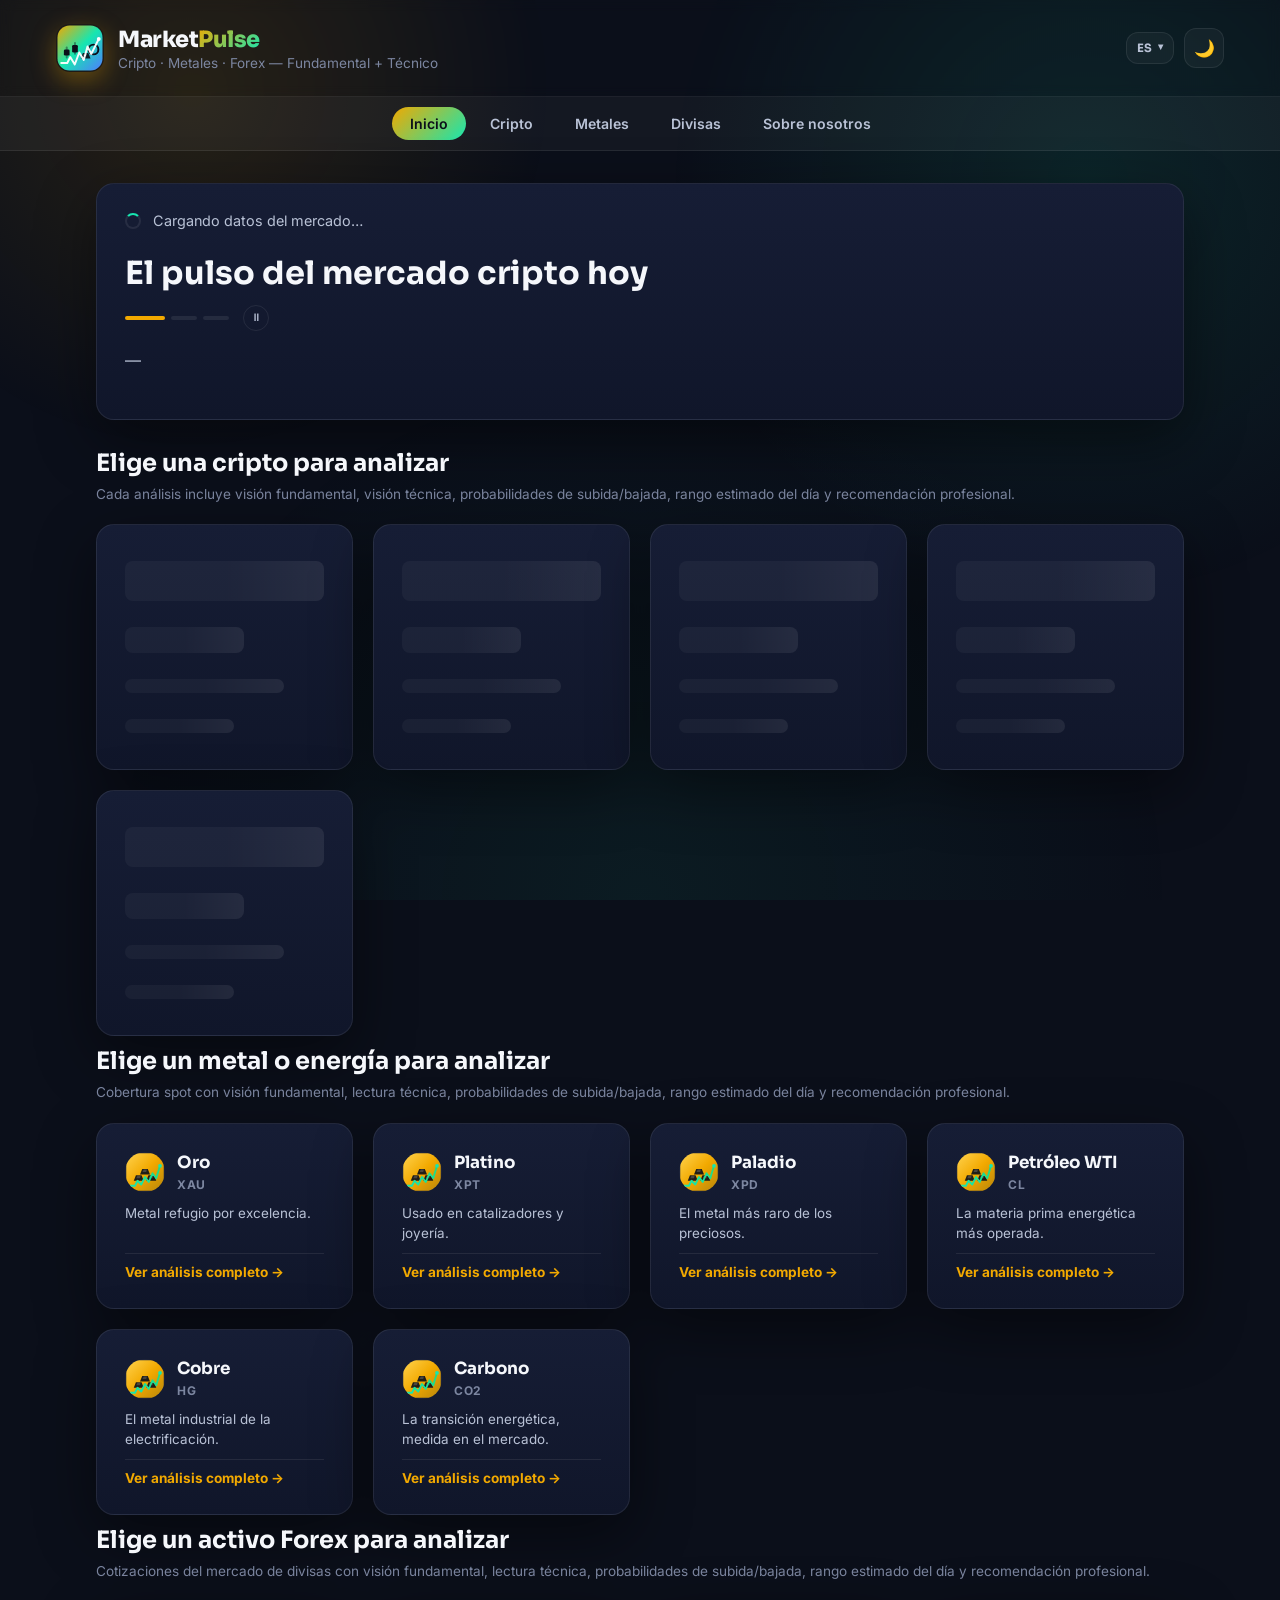
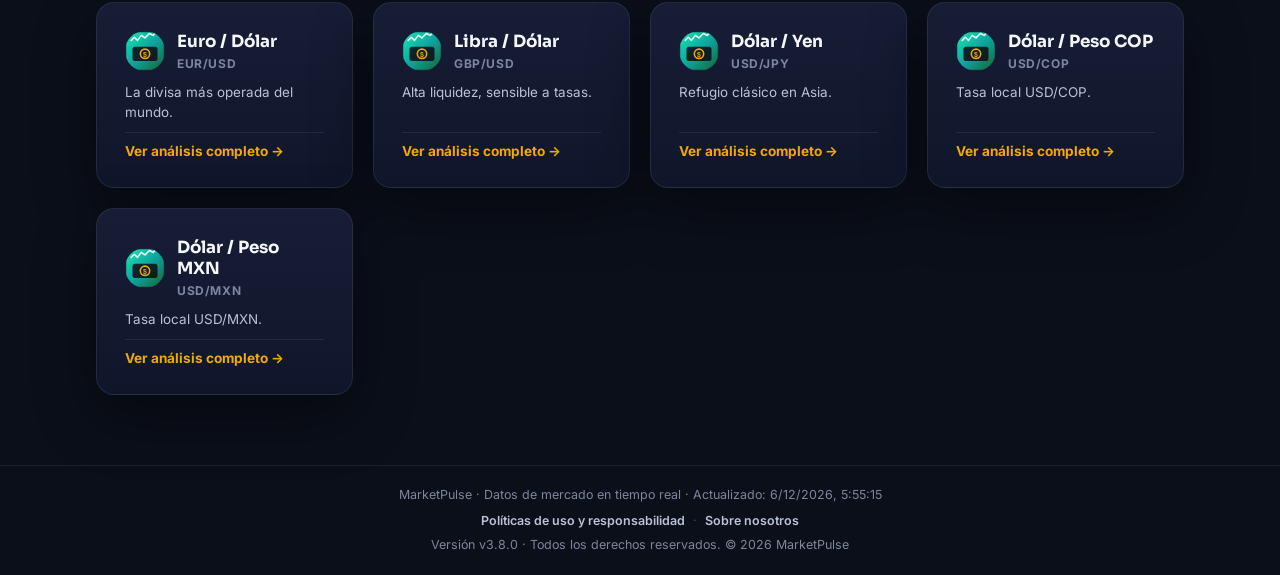
==== commit 5e02b5b5: "Selector de idioma desplegable en las 7 paginas: boton con el codigo activo y menu con los 3 (nombre" ====
--- a/index.html
+++ b/index.html
@@ -1,218 +1,223 @@
-<!DOCTYPE html>
-<html lang="es">
-<head>
-<meta charset="UTF-8">
-<meta name="viewport" content="width=device-width, initial-scale=1.0">
-<title data-i18n="homeTitle">MarketPulse — Inicio</title>
-<meta name="description" content="Análisis diario multi-activo: cripto, metales y divisas con visión fundamental, visión técnica, probabilidades, rango estimado del día y recomendación profesional.">
-<meta name="color-scheme" content="dark light">
-<meta name="theme-color" content="#0b0f1a" media="(prefers-color-scheme: dark)">
-<meta name="theme-color" content="#f4f6fb" media="(prefers-color-scheme: light)">
-<link rel="canonical" href="https://marketpulse.example/index.html">
-<meta property="og:type" content="website">
-<meta property="og:site_name" content="MarketPulse">
-<meta property="og:locale" content="es_ES">
-<meta property="og:title" content="MarketPulse — Cripto, metales y divisas: análisis diario">
-<meta property="og:description" content="Análisis diario multi-activo: cripto, metales y divisas con visión fundamental, visión técnica, probabilidades, rango estimado del día y recomendación profesional.">
-<meta property="og:url" content="https://marketpulse.example/index.html">
-<meta property="og:image" content="https://marketpulse.example/assets/og-marketpulse.png">
-<meta property="og:image:width" content="1200">
-<meta property="og:image:height" content="630">
-<meta property="og:image:alt" content="MarketPulse — Cripto, metales y divisas: análisis diario">
-<meta name="twitter:card" content="summary_large_image">
-<meta name="twitter:title" content="MarketPulse — Cripto, metales y divisas: análisis diario">
-<meta name="twitter:description" content="Análisis diario multi-activo: cripto, metales y divisas con visión fundamental, visión técnica, probabilidades, rango estimado del día y recomendación profesional.">
-<meta name="twitter:image" content="https://marketpulse.example/assets/og-marketpulse.png">
-<link rel="apple-touch-icon" href="assets/apple-touch-icon.png">
-<link rel="icon" type="image/svg+xml" href="assets/logo-marketpulse.svg">
-<link rel="preconnect" href="https://fonts.googleapis.com">
-<link rel="preconnect" href="https://fonts.gstatic.com" crossorigin>
-<link rel="preconnect" href="https://api.coingecko.com" crossorigin>
-<link rel="dns-prefetch" href="https://api.allorigins.win">
-<link rel="dns-prefetch" href="https://api.cors.lol">
-<link rel="preload" href="css/style.css?v=9" as="style">
-<link rel="preload" href="js/site.js?v=19" as="script">
-<link href="https://fonts.googleapis.com/css2?family=Sora:wght@400;600;700;800&family=Inter:wght@400;500;600&display=swap" rel="stylesheet">
-<link rel="stylesheet" href="css/style.css?v=9">
-</head>
-<body data-page="home">
-  <div class="bg-glow"></div>
-
-  <header class="topbar">
-    <div class="brand">
-      <img src="assets/logo-marketpulse.svg" alt="MarketPulse" class="brand-icon" width="48" height="48">
-      <div>
-        <h1>Market<span class="brand-accent">Pulse</span></h1>
-        <p class="tagline" data-i18n="homeTagline">Cripto · Metales · Forex — Fundamental + Técnico</p>
-      </div>
-    </div>
-    <div class="header-controls">
-      <div class="lang-switch" role="group" aria-label="Idioma / Language">
-        <button class="lang-btn active" id="langEs" type="button">ES</button>
-        <button class="lang-btn" id="langEn" type="button">EN</button>
-    <button class="lang-btn" id="langPt" type="button">PT</button>
-      </div>
-      <button class="theme-btn" id="themeToggle" type="button" aria-label="Cambiar tema">🌙</button>
-    </div>
-  </header>
-
-  <nav class="main-nav" aria-label="Navegación principal">
-    <a href="index.html" class="nav-link active" data-i18n="navHome" aria-current="page">Inicio</a>
-    <a href="analysis.html?coin=bitcoin" class="nav-link" data-i18n="navAnalysis">Cripto</a>
-    <a href="metals.html?asset=gold" class="nav-link" data-i18n="navMetals">Metales</a>
-    <a href="forex.html?pair=eurusd" class="nav-link" data-i18n="navForex">Divisas</a>
-    <a href="about.html" class="nav-link" data-i18n="navAbout">Sobre nosotros</a>
-  </nav>
-
-  <main class="container">
-    <section class="hero card">
-      <div class="status-row" id="statusRow">
-        <div class="loader"></div>
-        <p id="statusText" data-i18n="homeLoading">Cargando datos del mercado…</p>
-      </div>
-      <h2 class="hero-rotator" id="heroRotator" aria-live="polite">
-        <span class="hero-slide is-active" data-i18n="homeHeroCrypto">El pulso del mercado cripto hoy</span>
-        <span class="hero-slide" data-i18n="homeHeroMetals">El pulso del mercado de metales hoy</span>
-        <span class="hero-slide" data-i18n="homeHeroForex">El pulso del mercado de divisas hoy</span>
-      </h2>
-      <div class="hero-slider-nav">
-        <div class="hero-dots" id="heroDots">
-          <button class="hero-dot is-active" type="button" aria-current="true" aria-label="Cripto"></button>
-          <button class="hero-dot" type="button" aria-label="Metales"></button>
-          <button class="hero-dot" type="button" aria-label="Divisas"></button>
-        </div>
-        <button class="hero-pause" id="heroPause" type="button" aria-label="Pausar la rotación automática" aria-pressed="false">⏸</button>
-      </div>
-      <p class="hero-text" id="marketSummary">—</p>
-      <div class="market-stats" id="marketStats"></div>
-    </section>
-
-    <section class="home-section">
-      <h2 data-i18n="coinsTitle">Elige una cripto para analizar</h2>
-      <p class="card-desc" data-i18n="coinsDesc">Cada análisis incluye visión fundamental, visión técnica, probabilidades de subida/bajada, rango estimado del día y recomendación profesional.</p>
-      <div class="home-grid" id="coinCards"></div>
-    </section>
-
-    <section class="home-section">
-      <h2 data-i18n="metalsTitle">Elige un metal o energía para analizar</h2>
-      <p class="card-desc" data-i18n="metalsDesc">Cobertura spot con visión fundamental, lectura técnica, probabilidades de subida/bajada, rango estimado del día y recomendación profesional.</p>
-      <div class="home-grid" id="metalCards">
-        <a class="coin-card card" href="metals.html?asset=gold">
-          <div class="coin-card-head">
-            <img src="assets/logo-metals.svg" alt="XAU" width="40" height="40">
-            <div><h3>Oro</h3><span class="coin-sym">XAU</span></div>
-          </div>
-          <p class="coin-trend" data-i18n="metalGold">Metal refugio por excelencia.</p>
-          <span class="coin-cta" data-i18n="btnAnalysis">Ver análisis completo →</span>
-        </a>
-        <a class="coin-card card" href="metals.html?asset=platinum">
-          <div class="coin-card-head">
-            <img src="assets/logo-metals.svg" alt="XPT" width="40" height="40">
-            <div><h3>Platino</h3><span class="coin-sym">XPT</span></div>
-          </div>
-          <p class="coin-trend" data-i18n="metalPlatinum">Usado en catalizadores y joyería.</p>
-          <span class="coin-cta" data-i18n="btnAnalysis">Ver análisis completo →</span>
-        </a>
-        <a class="coin-card card" href="metals.html?asset=palladium">
-          <div class="coin-card-head">
-            <img src="assets/logo-metals.svg" alt="XPD" width="40" height="40">
-            <div><h3>Paladio</h3><span class="coin-sym">XPD</span></div>
-          </div>
-          <p class="coin-trend" data-i18n="metalPalladium">El metal más raro de los preciosos.</p>
-          <span class="coin-cta" data-i18n="btnAnalysis">Ver análisis completo →</span>
-        </a>
-        <a class="coin-card card" href="metals.html?asset=oil">
-          <div class="coin-card-head">
-            <img src="assets/logo-metals.svg" alt="CL" width="40" height="40">
-            <div><h3>Petróleo WTI</h3><span class="coin-sym">CL</span></div>
-          </div>
-          <p class="coin-trend" data-i18n="metalOil">La materia prima energética más operada.</p>
-          <span class="coin-cta" data-i18n="btnAnalysis">Ver análisis completo →</span>
-        </a>
-        <a class="coin-card card" href="metals.html?asset=copper">
-          <div class="coin-card-head">
-            <img src="assets/logo-metals.svg" alt="HG" width="40" height="40">
-            <div><h3>Cobre</h3><span class="coin-sym">HG</span></div>
-          </div>
-          <p class="coin-trend" data-i18n="metalCopper">El metal industrial de la electrificación.</p>
-          <span class="coin-cta" data-i18n="btnAnalysis">Ver análisis completo →</span>
-        </a>
-        <a class="coin-card card" href="metals.html?asset=carbon">
-          <div class="coin-card-head">
-            <img src="assets/logo-metals.svg" alt="CO2" width="40" height="40">
-            <div><h3>Carbono</h3><span class="coin-sym">CO2</span></div>
-          </div>
-          <p class="coin-trend" data-i18n="metalCarbon">La transición energética, medida en el mercado.</p>
-          <span class="coin-cta" data-i18n="btnAnalysis">Ver análisis completo →</span>
-        </a>
-      </div>
-    </section>
-
-    <section class="home-section">
-      <h2 data-i18n="forexTitle">Elige un activo Forex para analizar</h2>
-      <p class="card-desc" data-i18n="forexDesc">Cotizaciones del mercado de divisas con visión fundamental, lectura técnica, probabilidades de subida/bajada, rango estimado del día y recomendación profesional.</p>
-      <div class="home-grid" id="forexCards">
-        <a class="coin-card card" href="forex.html?pair=eurusd">
-          <div class="coin-card-head">
-            <img src="assets/logo-forex.svg" alt="EUR/USD" width="40" height="40">
-            <div><h3>Euro / Dólar</h3><span class="coin-sym">EUR/USD</span></div>
-          </div>
-          <p class="coin-trend" data-i18n="forexCardEUR">La divisa más operada del mundo.</p>
-          <span class="coin-cta" data-i18n="btnAnalysis">Ver análisis completo →</span>
-        </a>
-        <a class="coin-card card" href="forex.html?pair=gbpusd">
-          <div class="coin-card-head">
-            <img src="assets/logo-forex.svg" alt="GBP/USD" width="40" height="40">
-            <div><h3>Libra / Dólar</h3><span class="coin-sym">GBP/USD</span></div>
-          </div>
-          <p class="coin-trend" data-i18n="forexCardGBP">Alta liquidez, sensible a tasas.</p>
-          <span class="coin-cta" data-i18n="btnAnalysis">Ver análisis completo →</span>
-        </a>
-        <a class="coin-card card" href="forex.html?pair=usdjpy">
-          <div class="coin-card-head">
-            <img src="assets/logo-forex.svg" alt="USD/JPY" width="40" height="40">
-            <div><h3>Dólar / Yen</h3><span class="coin-sym">USD/JPY</span></div>
-          </div>
-          <p class="coin-trend" data-i18n="forexCardJPY">Refugio clásico en Asia.</p>
-          <span class="coin-cta" data-i18n="btnAnalysis">Ver análisis completo →</span>
-        </a>
-        <a class="coin-card card" href="forex.html?pair=usdcop">
-          <div class="coin-card-head">
-            <img src="assets/logo-forex.svg" alt="USD/COP" width="40" height="40">
-            <div><h3>Dólar / Peso COP</h3><span class="coin-sym">USD/COP</span></div>
-          </div>
-          <p class="coin-trend" data-i18n="forexCardCOP">Tasa local USD/COP.</p>
-          <span class="coin-cta" data-i18n="btnAnalysis">Ver análisis completo →</span>
-        </a>
-        <a class="coin-card card" href="forex.html?pair=usdmxn">
-          <div class="coin-card-head">
-            <img src="assets/logo-forex.svg" alt="USD/MXN" width="40" height="40">
-            <div><h3>Dólar / Peso MXN</h3><span class="coin-sym">USD/MXN</span></div>
-          </div>
-          <p class="coin-trend" data-i18n="forexCardMXN">Tasa local USD/MXN.</p>
-          <span class="coin-cta" data-i18n="btnAnalysis">Ver análisis completo →</span>
-        </a>
-      </div>
-    </section>
-  </main>
-
-  <footer class="footer">
-    <div class="footer-inner">
-      <p class="footer-meta"><span data-i18n="footerPrefix">MarketPulse · Datos de mercado en tiempo real · Actualizado:</span> <span id="updateTime">—</span></p>
-      <nav class="footer-links" aria-label="Enlaces del sitio">
-        <a href="legal.html" data-i18n="footerLegal">Políticas de uso y responsabilidad</a>
-        <span class="footer-sep">·</span>
-        <a href="about.html" data-i18n="navAbout">Sobre nosotros</a>
-      </nav>
-      <p class="footer-meta">
-        <span data-i18n="footerVersion">Versión</span> <span data-app-version>v3.7.1</span>
-        · <span data-i18n="footerRights">Todos los derechos reservados.</span>
-        © <span data-app-year>2026</span> MarketPulse
-      </p>
-    </div>
-  </footer>
-
-  <script defer src="js/version.js?v=13"></script>
-  <script defer src="js/site.js?v=19"></script>
-</body>
-</html>
+<!DOCTYPE html>
+<html lang="es">
+<head>
+<meta charset="UTF-8">
+<meta name="viewport" content="width=device-width, initial-scale=1.0">
+<title data-i18n="homeTitle">MarketPulse — Inicio</title>
+<meta name="description" content="Análisis diario multi-activo: cripto, metales y divisas con visión fundamental, visión técnica, probabilidades, rango estimado del día y recomendación profesional.">
+<meta name="color-scheme" content="dark light">
+<meta name="theme-color" content="#0b0f1a" media="(prefers-color-scheme: dark)">
+<meta name="theme-color" content="#f4f6fb" media="(prefers-color-scheme: light)">
+<link rel="canonical" href="https://marketpulse.example/index.html">
+<meta property="og:type" content="website">
+<meta property="og:site_name" content="MarketPulse">
+<meta property="og:locale" content="es_ES">
+<meta property="og:title" content="MarketPulse — Cripto, metales y divisas: análisis diario">
+<meta property="og:description" content="Análisis diario multi-activo: cripto, metales y divisas con visión fundamental, visión técnica, probabilidades, rango estimado del día y recomendación profesional.">
+<meta property="og:url" content="https://marketpulse.example/index.html">
+<meta property="og:image" content="https://marketpulse.example/assets/og-marketpulse.png">
+<meta property="og:image:width" content="1200">
+<meta property="og:image:height" content="630">
+<meta property="og:image:alt" content="MarketPulse — Cripto, metales y divisas: análisis diario">
+<meta name="twitter:card" content="summary_large_image">
+<meta name="twitter:title" content="MarketPulse — Cripto, metales y divisas: análisis diario">
+<meta name="twitter:description" content="Análisis diario multi-activo: cripto, metales y divisas con visión fundamental, visión técnica, probabilidades, rango estimado del día y recomendación profesional.">
+<meta name="twitter:image" content="https://marketpulse.example/assets/og-marketpulse.png">
+<link rel="apple-touch-icon" href="assets/apple-touch-icon.png">
+<link rel="icon" type="image/svg+xml" href="assets/logo-marketpulse.svg">
+<link rel="preconnect" href="https://fonts.googleapis.com">
+<link rel="preconnect" href="https://fonts.gstatic.com" crossorigin>
+<link rel="preconnect" href="https://api.coingecko.com" crossorigin>
+<link rel="dns-prefetch" href="https://api.allorigins.win">
+<link rel="dns-prefetch" href="https://api.cors.lol">
+<link rel="preload" href="css/style.css?v=10" as="style">
+<link rel="preload" href="js/site.js?v=20" as="script">
+<link href="https://fonts.googleapis.com/css2?family=Sora:wght@400;600;700;800&family=Inter:wght@400;500;600&display=swap" rel="stylesheet">
+<link rel="stylesheet" href="css/style.css?v=10">
+</head>
+<body data-page="home">
+  <div class="bg-glow"></div>
+
+  <header class="topbar">
+    <div class="brand">
+      <img src="assets/logo-marketpulse.svg" alt="MarketPulse" class="brand-icon" width="48" height="48">
+      <div>
+        <h1>Market<span class="brand-accent">Pulse</span></h1>
+        <p class="tagline" data-i18n="homeTagline">Cripto · Metales · Forex — Fundamental + Técnico</p>
+      </div>
+    </div>
+    <div class="header-controls">
+      <div class="lang-switch">
+  <button class="lang-btn" id="langToggle" type="button" aria-haspopup="true" aria-expanded="false" aria-controls="langMenu" aria-label="Idioma / Language">
+    <span id="langCurrent">ES</span><span class="lang-caret" aria-hidden="true">&#9662;</span>
+  </button>
+  <div class="lang-menu" id="langMenu" role="menu" hidden>
+    <button class="lang-option" type="button" role="menuitemradio" data-lang="es" aria-current="true"><span class="lang-option-code">ES</span><span class="lang-option-name" data-i18n="langEsName">Espa&ntilde;ol</span><span class="lang-option-flag" aria-hidden="true">&#9679;</span></button>
+    <button class="lang-option" type="button" role="menuitemradio" data-lang="en" aria-current="false"><span class="lang-option-code">EN</span><span class="lang-option-name" data-i18n="langEnName">English</span><span class="lang-option-flag" aria-hidden="true">&#9679;</span></button>
+    <button class="lang-option" type="button" role="menuitemradio" data-lang="pt" aria-current="false"><span class="lang-option-code">PT</span><span class="lang-option-name" data-i18n="langPtName">Portugu&ecirc;s</span><span class="lang-option-flag" aria-hidden="true">&#9679;</span></button>
+  </div>
+</div>
+      <button class="theme-btn" id="themeToggle" type="button" aria-label="Cambiar tema">🌙</button>
+    </div>
+  </header>
+
+  <nav class="main-nav" aria-label="Navegación principal">
+    <a href="index.html" class="nav-link active" data-i18n="navHome" aria-current="page">Inicio</a>
+    <a href="analysis.html?coin=bitcoin" class="nav-link" data-i18n="navAnalysis">Cripto</a>
+    <a href="metals.html?asset=gold" class="nav-link" data-i18n="navMetals">Metales</a>
+    <a href="forex.html?pair=eurusd" class="nav-link" data-i18n="navForex">Divisas</a>
+    <a href="about.html" class="nav-link" data-i18n="navAbout">Sobre nosotros</a>
+  </nav>
+
+  <main class="container">
+    <section class="hero card">
+      <div class="status-row" id="statusRow">
+        <div class="loader"></div>
+        <p id="statusText" data-i18n="homeLoading">Cargando datos del mercado…</p>
+      </div>
+      <h2 class="hero-rotator" id="heroRotator" aria-live="polite">
+        <span class="hero-slide is-active" data-i18n="homeHeroCrypto">El pulso del mercado cripto hoy</span>
+        <span class="hero-slide" data-i18n="homeHeroMetals">El pulso del mercado de metales hoy</span>
+        <span class="hero-slide" data-i18n="homeHeroForex">El pulso del mercado de divisas hoy</span>
+      </h2>
+      <div class="hero-slider-nav">
+        <div class="hero-dots" id="heroDots">
+          <button class="hero-dot is-active" type="button" aria-current="true" aria-label="Cripto"></button>
+          <button class="hero-dot" type="button" aria-label="Metales"></button>
+          <button class="hero-dot" type="button" aria-label="Divisas"></button>
+        </div>
+        <button class="hero-pause" id="heroPause" type="button" aria-label="Pausar la rotación automática" aria-pressed="false">⏸</button>
+      </div>
+      <p class="hero-text" id="marketSummary">—</p>
+      <div class="market-stats" id="marketStats"></div>
+    </section>
+
+    <section class="home-section">
+      <h2 data-i18n="coinsTitle">Elige una cripto para analizar</h2>
+      <p class="card-desc" data-i18n="coinsDesc">Cada análisis incluye visión fundamental, visión técnica, probabilidades de subida/bajada, rango estimado del día y recomendación profesional.</p>
+      <div class="home-grid" id="coinCards"></div>
+    </section>
+
+    <section class="home-section">
+      <h2 data-i18n="metalsTitle">Elige un metal o energía para analizar</h2>
+      <p class="card-desc" data-i18n="metalsDesc">Cobertura spot con visión fundamental, lectura técnica, probabilidades de subida/bajada, rango estimado del día y recomendación profesional.</p>
+      <div class="home-grid" id="metalCards">
+        <a class="coin-card card" href="metals.html?asset=gold">
+          <div class="coin-card-head">
+            <img src="assets/logo-metals.svg" alt="XAU" width="40" height="40">
+            <div><h3>Oro</h3><span class="coin-sym">XAU</span></div>
+          </div>
+          <p class="coin-trend" data-i18n="metalGold">Metal refugio por excelencia.</p>
+          <span class="coin-cta" data-i18n="btnAnalysis">Ver análisis completo →</span>
+        </a>
+        <a class="coin-card card" href="metals.html?asset=platinum">
+          <div class="coin-card-head">
+            <img src="assets/logo-metals.svg" alt="XPT" width="40" height="40">
+            <div><h3>Platino</h3><span class="coin-sym">XPT</span></div>
+          </div>
+          <p class="coin-trend" data-i18n="metalPlatinum">Usado en catalizadores y joyería.</p>
+          <span class="coin-cta" data-i18n="btnAnalysis">Ver análisis completo →</span>
+        </a>
+        <a class="coin-card card" href="metals.html?asset=palladium">
+          <div class="coin-card-head">
+            <img src="assets/logo-metals.svg" alt="XPD" width="40" height="40">
+            <div><h3>Paladio</h3><span class="coin-sym">XPD</span></div>
+          </div>
+          <p class="coin-trend" data-i18n="metalPalladium">El metal más raro de los preciosos.</p>
+          <span class="coin-cta" data-i18n="btnAnalysis">Ver análisis completo →</span>
+        </a>
+        <a class="coin-card card" href="metals.html?asset=oil">
+          <div class="coin-card-head">
+            <img src="assets/logo-metals.svg" alt="CL" width="40" height="40">
+            <div><h3>Petróleo WTI</h3><span class="coin-sym">CL</span></div>
+          </div>
+          <p class="coin-trend" data-i18n="metalOil">La materia prima energética más operada.</p>
+          <span class="coin-cta" data-i18n="btnAnalysis">Ver análisis completo →</span>
+        </a>
+        <a class="coin-card card" href="metals.html?asset=copper">
+          <div class="coin-card-head">
+            <img src="assets/logo-metals.svg" alt="HG" width="40" height="40">
+            <div><h3>Cobre</h3><span class="coin-sym">HG</span></div>
+          </div>
+          <p class="coin-trend" data-i18n="metalCopper">El metal industrial de la electrificación.</p>
+          <span class="coin-cta" data-i18n="btnAnalysis">Ver análisis completo →</span>
+        </a>
+        <a class="coin-card card" href="metals.html?asset=carbon">
+          <div class="coin-card-head">
+            <img src="assets/logo-metals.svg" alt="CO2" width="40" height="40">
+            <div><h3>Carbono</h3><span class="coin-sym">CO2</span></div>
+          </div>
+          <p class="coin-trend" data-i18n="metalCarbon">La transición energética, medida en el mercado.</p>
+          <span class="coin-cta" data-i18n="btnAnalysis">Ver análisis completo →</span>
+        </a>
+      </div>
+    </section>
+
+    <section class="home-section">
+      <h2 data-i18n="forexTitle">Elige un activo Forex para analizar</h2>
+      <p class="card-desc" data-i18n="forexDesc">Cotizaciones del mercado de divisas con visión fundamental, lectura técnica, probabilidades de subida/bajada, rango estimado del día y recomendación profesional.</p>
+      <div class="home-grid" id="forexCards">
+        <a class="coin-card card" href="forex.html?pair=eurusd">
+          <div class="coin-card-head">
+            <img src="assets/logo-forex.svg" alt="EUR/USD" width="40" height="40">
+            <div><h3>Euro / Dólar</h3><span class="coin-sym">EUR/USD</span></div>
+          </div>
+          <p class="coin-trend" data-i18n="forexCardEUR">La divisa más operada del mundo.</p>
+          <span class="coin-cta" data-i18n="btnAnalysis">Ver análisis completo →</span>
+        </a>
+        <a class="coin-card card" href="forex.html?pair=gbpusd">
+          <div class="coin-card-head">
+            <img src="assets/logo-forex.svg" alt="GBP/USD" width="40" height="40">
+            <div><h3>Libra / Dólar</h3><span class="coin-sym">GBP/USD</span></div>
+          </div>
+          <p class="coin-trend" data-i18n="forexCardGBP">Alta liquidez, sensible a tasas.</p>
+          <span class="coin-cta" data-i18n="btnAnalysis">Ver análisis completo →</span>
+        </a>
+        <a class="coin-card card" href="forex.html?pair=usdjpy">
+          <div class="coin-card-head">
+            <img src="assets/logo-forex.svg" alt="USD/JPY" width="40" height="40">
+            <div><h3>Dólar / Yen</h3><span class="coin-sym">USD/JPY</span></div>
+          </div>
+          <p class="coin-trend" data-i18n="forexCardJPY">Refugio clásico en Asia.</p>
+          <span class="coin-cta" data-i18n="btnAnalysis">Ver análisis completo →</span>
+        </a>
+        <a class="coin-card card" href="forex.html?pair=usdcop">
+          <div class="coin-card-head">
+            <img src="assets/logo-forex.svg" alt="USD/COP" width="40" height="40">
+            <div><h3>Dólar / Peso COP</h3><span class="coin-sym">USD/COP</span></div>
+          </div>
+          <p class="coin-trend" data-i18n="forexCardCOP">Tasa local USD/COP.</p>
+          <span class="coin-cta" data-i18n="btnAnalysis">Ver análisis completo →</span>
+        </a>
+        <a class="coin-card card" href="forex.html?pair=usdmxn">
+          <div class="coin-card-head">
+            <img src="assets/logo-forex.svg" alt="USD/MXN" width="40" height="40">
+            <div><h3>Dólar / Peso MXN</h3><span class="coin-sym">USD/MXN</span></div>
+          </div>
+          <p class="coin-trend" data-i18n="forexCardMXN">Tasa local USD/MXN.</p>
+          <span class="coin-cta" data-i18n="btnAnalysis">Ver análisis completo →</span>
+        </a>
+      </div>
+    </section>
+  </main>
+
+  <footer class="footer">
+    <div class="footer-inner">
+      <p class="footer-meta"><span data-i18n="footerPrefix">MarketPulse · Datos de mercado en tiempo real · Actualizado:</span> <span id="updateTime">—</span></p>
+      <nav class="footer-links" aria-label="Enlaces del sitio">
+        <a href="legal.html" data-i18n="footerLegal">Políticas de uso y responsabilidad</a>
+        <span class="footer-sep">·</span>
+        <a href="about.html" data-i18n="navAbout">Sobre nosotros</a>
+      </nav>
+      <p class="footer-meta">
+        <span data-i18n="footerVersion">Versión</span> <span data-app-version>v3.8.0</span>
+        · <span data-i18n="footerRights">Todos los derechos reservados.</span>
+        © <span data-app-year>2026</span> MarketPulse
+      </p>
+    </div>
+  </footer>
+
+  <script defer src="js/version.js?v=13"></script>
+  <script defer src="js/site.js?v=20"></script>
+</body>
+</html>
--- a/css/style.css
+++ b/css/style.css
@@ -95,28 +95,98 @@
   gap: 10px;
 }
 
+/* Selector de idioma desplegable. Antes eran 3 botones en fila (ocupaban
+   demasiado en móvil); ahora solo se ve el idioma activo y el resto se abre
+   hacia abajo. .lang-switch pasa a ser el contenedor posicionado. */
 .lang-switch {
-  display: flex;
-  gap: 2px;
-  padding: 4px;
+  position: relative;
+}
+
+.lang-btn {
+  display: flex;
+  align-items: center;
+  gap: 6px;
+  border: 1px solid var(--surface-border);
   background: var(--surface);
-  border: 1px solid var(--surface-border);
-  border-radius: 999px;
-}
-
-.lang-btn {
-  border: none;
-  background: transparent;
   color: var(--text-1);
   font-family: 'Sora', sans-serif;
   font-size: 0.72rem;
   font-weight: 700;
-  padding: 6px 12px;
-  border-radius: 999px;
+  padding: 8px 10px;
+  border-radius: 12px;
   cursor: pointer;
-  transition: background 0.2s, color 0.2s;
-}
-.lang-btn.active { background: var(--accent); color: #1a1200; }
+  transition: background 0.2s, color 0.2s, border-color 0.2s;
+}
+.lang-btn:hover { border-color: var(--accent); color: var(--text-0); }
+/* El chevron gira al abrir: se rota, no se cambia, para no depender de una
+   fuente de iconos ni de dos caracteres distintos entre temas. */
+.lang-caret {
+  transition: transform 0.2s;
+  font-size: 0.6rem;
+  line-height: 1;
+}
+.lang-btn[aria-expanded="true"] .lang-caret { transform: rotate(180deg); }
+
+.lang-menu {
+  position: absolute;
+  top: calc(100% + 6px);
+  right: 0;
+  z-index: 40;
+  min-width: 168px;
+  display: flex;
+  flex-direction: column;
+  gap: 2px;
+  padding: 6px;
+  background: var(--surface);
+  border: 1px solid var(--surface-border);
+  border-radius: 14px;
+  box-shadow: 0 18px 40px rgba(0, 0, 0, 0.35);
+  /* Oculto por defecto. [hidden] es lo que hace display:none cuando el menu
+     esta desplegado con JS, para que el atributo mande sobre el display. */
+  animation: langMenuIn 0.16s ease-out;
+}
+.lang-menu[hidden] { display: none; }
+
+@keyframes langMenuIn {
+  from { opacity: 0; transform: translateY(-6px); }
+  to { opacity: 1; transform: translateY(0); }
+}
+
+.lang-option {
+  display: flex;
+  align-items: center;
+  gap: 10px;
+  width: 100%;
+  padding: 9px 10px;
+  border: none;
+  border-radius: 10px;
+  background: transparent;
+  color: var(--text-1);
+  font-family: 'Sora', sans-serif;
+  font-size: 0.82rem;
+  font-weight: 600;
+  text-align: left;
+  cursor: pointer;
+  transition: background 0.15s, color 0.15s;
+}
+.lang-option:hover { background: var(--bg-2); color: var(--text-0); }
+.lang-option[aria-current="true"] { color: var(--accent); }
+.lang-option-code {
+  flex: 0 0 30px;
+  font-size: 0.7rem;
+  font-weight: 800;
+  letter-spacing: 0.04em;
+  color: var(--text-2);
+}
+.lang-option[aria-current="true"] .lang-option-code { color: var(--accent); }
+.lang-option-name { flex: 1 1 auto; }
+/* Punto de la opcion activa: marca visual sin depender solo del color. */
+.lang-option-flag { flex: 0 0 auto; font-size: 0.7rem; color: var(--accent); }
+
+@media (prefers-reduced-motion: reduce) {
+  .lang-menu { animation: none; }
+  .lang-caret { transition: none; }
+}
 
 .theme-btn {
   width: 40px; height: 40px;
--- a/css/style.css
+++ b/css/style.css
@@ -95,28 +95,98 @@
   gap: 10px;
 }
 
+/* Selector de idioma desplegable. Antes eran 3 botones en fila (ocupaban
+   demasiado en móvil); ahora solo se ve el idioma activo y el resto se abre
+   hacia abajo. .lang-switch pasa a ser el contenedor posicionado. */
 .lang-switch {
-  display: flex;
-  gap: 2px;
-  padding: 4px;
+  position: relative;
+}
+
+.lang-btn {
+  display: flex;
+  align-items: center;
+  gap: 6px;
+  border: 1px solid var(--surface-border);
   background: var(--surface);
-  border: 1px solid var(--surface-border);
-  border-radius: 999px;
-}
-
-.lang-btn {
-  border: none;
-  background: transparent;
   color: var(--text-1);
   font-family: 'Sora', sans-serif;
   font-size: 0.72rem;
   font-weight: 700;
-  padding: 6px 12px;
-  border-radius: 999px;
+  padding: 8px 10px;
+  border-radius: 12px;
   cursor: pointer;
-  transition: background 0.2s, color 0.2s;
-}
-.lang-btn.active { background: var(--accent); color: #1a1200; }
+  transition: background 0.2s, color 0.2s, border-color 0.2s;
+}
+.lang-btn:hover { border-color: var(--accent); color: var(--text-0); }
+/* El chevron gira al abrir: se rota, no se cambia, para no depender de una
+   fuente de iconos ni de dos caracteres distintos entre temas. */
+.lang-caret {
+  transition: transform 0.2s;
+  font-size: 0.6rem;
+  line-height: 1;
+}
+.lang-btn[aria-expanded="true"] .lang-caret { transform: rotate(180deg); }
+
+.lang-menu {
+  position: absolute;
+  top: calc(100% + 6px);
+  right: 0;
+  z-index: 40;
+  min-width: 168px;
+  display: flex;
+  flex-direction: column;
+  gap: 2px;
+  padding: 6px;
+  background: var(--surface);
+  border: 1px solid var(--surface-border);
+  border-radius: 14px;
+  box-shadow: 0 18px 40px rgba(0, 0, 0, 0.35);
+  /* Oculto por defecto. [hidden] es lo que hace display:none cuando el menu
+     esta desplegado con JS, para que el atributo mande sobre el display. */
+  animation: langMenuIn 0.16s ease-out;
+}
+.lang-menu[hidden] { display: none; }
+
+@keyframes langMenuIn {
+  from { opacity: 0; transform: translateY(-6px); }
+  to { opacity: 1; transform: translateY(0); }
+}
+
+.lang-option {
+  display: flex;
+  align-items: center;
+  gap: 10px;
+  width: 100%;
+  padding: 9px 10px;
+  border: none;
+  border-radius: 10px;
+  background: transparent;
+  color: var(--text-1);
+  font-family: 'Sora', sans-serif;
+  font-size: 0.82rem;
+  font-weight: 600;
+  text-align: left;
+  cursor: pointer;
+  transition: background 0.15s, color 0.15s;
+}
+.lang-option:hover { background: var(--bg-2); color: var(--text-0); }
+.lang-option[aria-current="true"] { color: var(--accent); }
+.lang-option-code {
+  flex: 0 0 30px;
+  font-size: 0.7rem;
+  font-weight: 800;
+  letter-spacing: 0.04em;
+  color: var(--text-2);
+}
+.lang-option[aria-current="true"] .lang-option-code { color: var(--accent); }
+.lang-option-name { flex: 1 1 auto; }
+/* Punto de la opcion activa: marca visual sin depender solo del color. */
+.lang-option-flag { flex: 0 0 auto; font-size: 0.7rem; color: var(--accent); }
+
+@media (prefers-reduced-motion: reduce) {
+  .lang-menu { animation: none; }
+  .lang-caret { transition: none; }
+}
 
 .theme-btn {
   width: 40px; height: 40px;
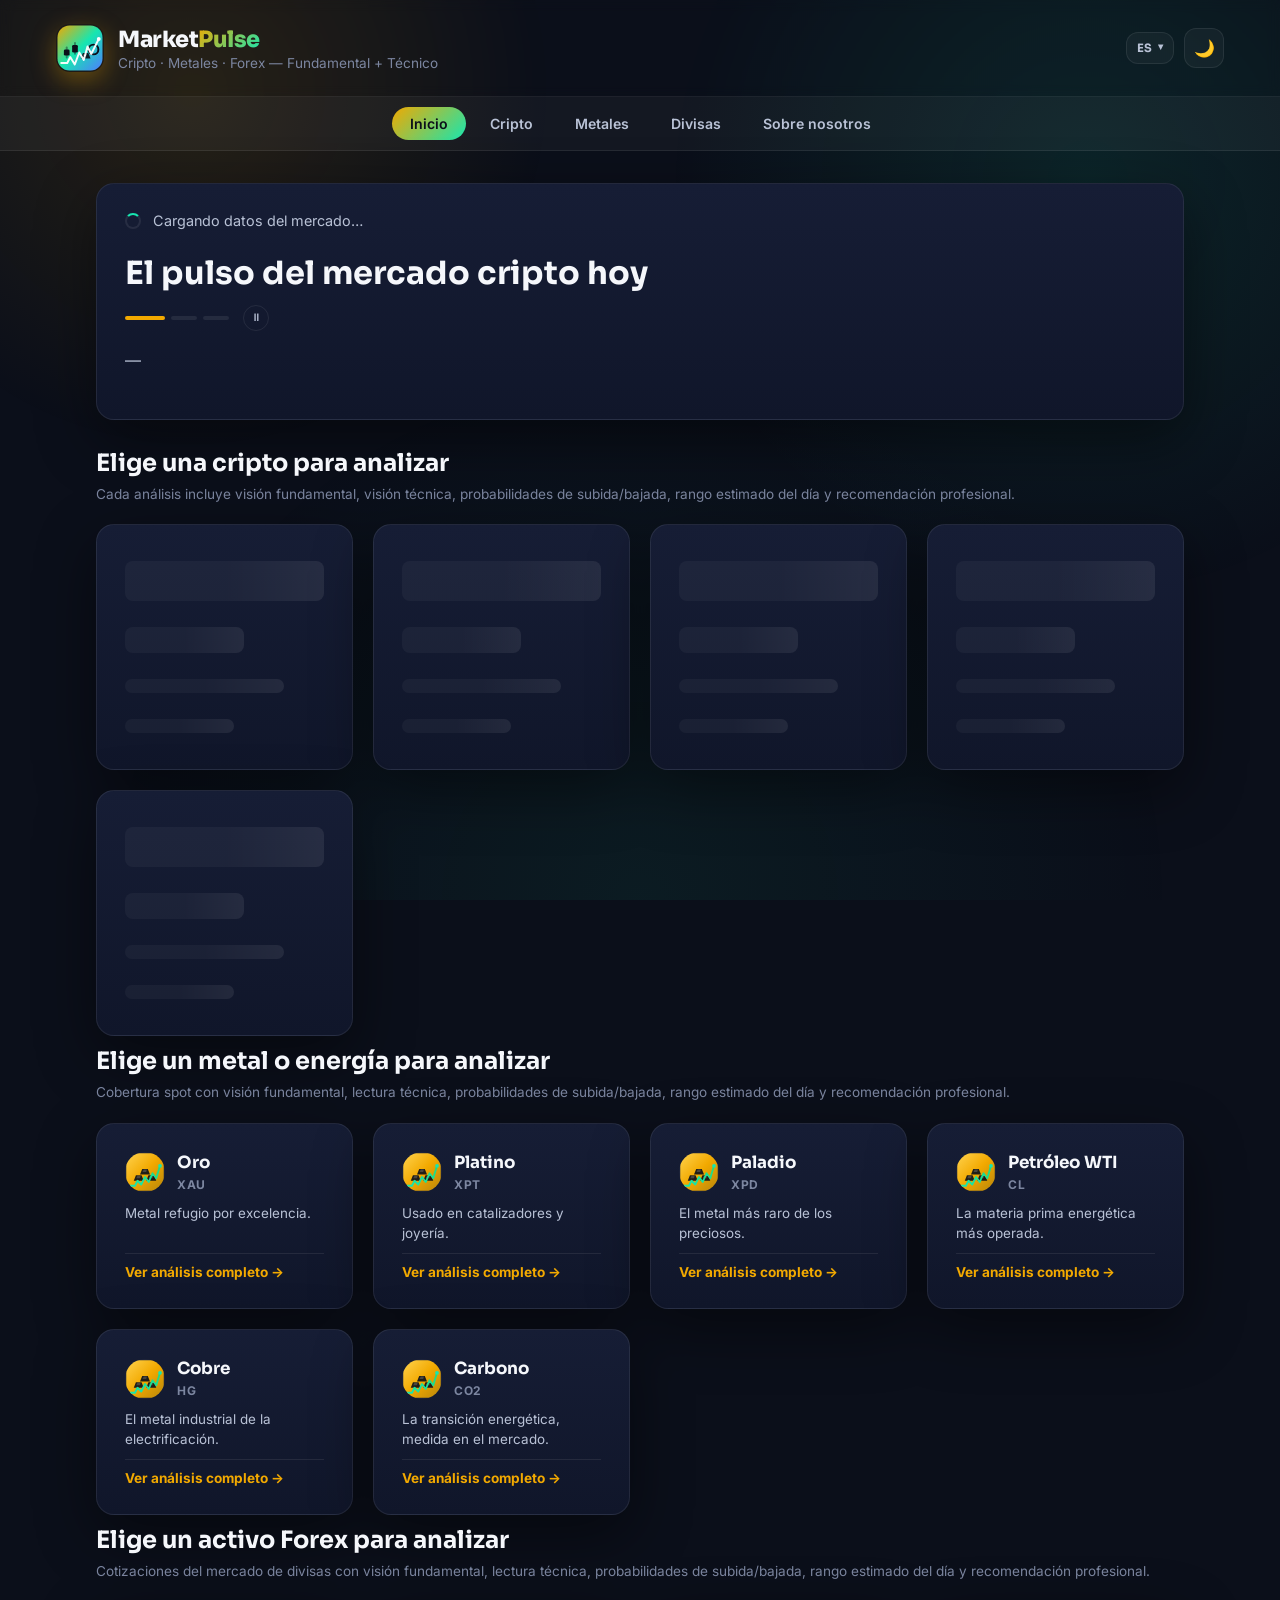
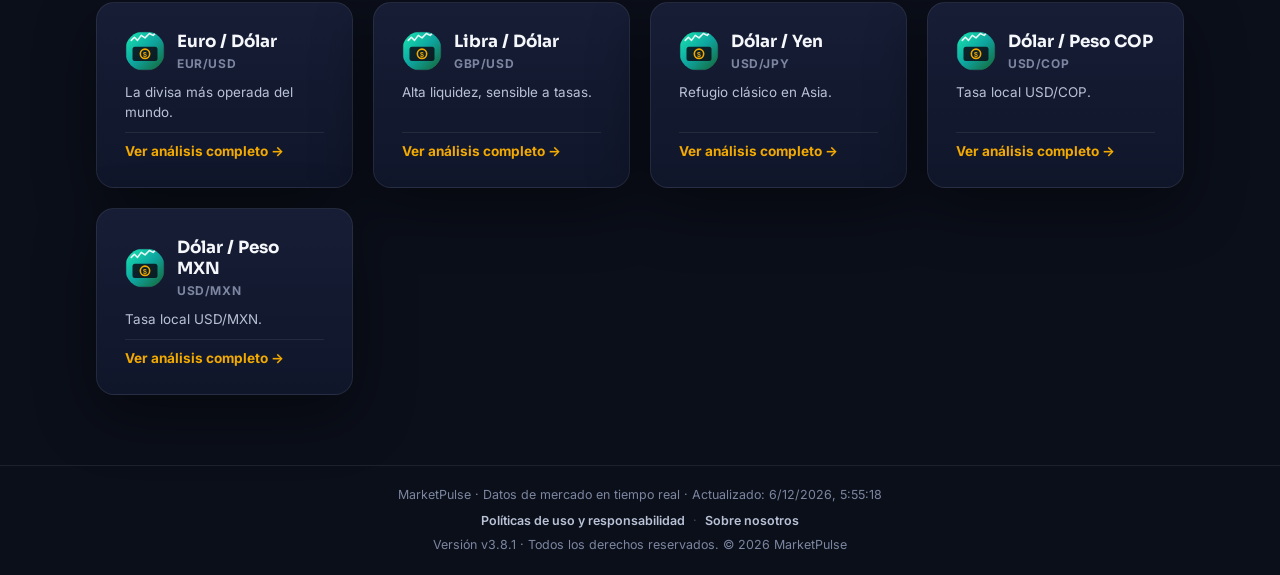
==== commit 3bb693f4: "Analitica anonima con Umami Cloud en las 7 paginas (sin cookies, IP anonimizada, por eso no hay bann" ====
--- a/index.html
+++ b/index.html
@@ -31,7 +31,7 @@
 <link rel="dns-prefetch" href="https://api.allorigins.win">
 <link rel="dns-prefetch" href="https://api.cors.lol">
 <link rel="preload" href="css/style.css?v=10" as="style">
-<link rel="preload" href="js/site.js?v=20" as="script">
+<link rel="preload" href="js/site.js?v=21" as="script">
 <link href="https://fonts.googleapis.com/css2?family=Sora:wght@400;600;700;800&family=Inter:wght@400;500;600&display=swap" rel="stylesheet">
 <link rel="stylesheet" href="css/style.css?v=10">
 </head>
@@ -210,7 +210,7 @@
         <a href="about.html" data-i18n="navAbout">Sobre nosotros</a>
       </nav>
       <p class="footer-meta">
-        <span data-i18n="footerVersion">Versión</span> <span data-app-version>v3.8.0</span>
+        <span data-i18n="footerVersion">Versión</span> <span data-app-version>v3.8.1</span>
         · <span data-i18n="footerRights">Todos los derechos reservados.</span>
         © <span data-app-year>2026</span> MarketPulse
       </p>
@@ -218,6 +218,9 @@
   </footer>
 
   <script defer src="js/version.js?v=13"></script>
-  <script defer src="js/site.js?v=20"></script>
+  <script defer src="js/site.js?v=21"></script>
+  <!-- Analitica: Umami Cloud. Sin cookies y con IP anonimizada, por eso no
+       hay banner de consentimiento. Ver el punto 5 de legal.html. -->
+  <script defer src="https://cloud.umami.is/script.js" data-website-id="4cf0d311-0c95-4144-ac88-d9d34998c5bc"></script>
 </body>
 </html>
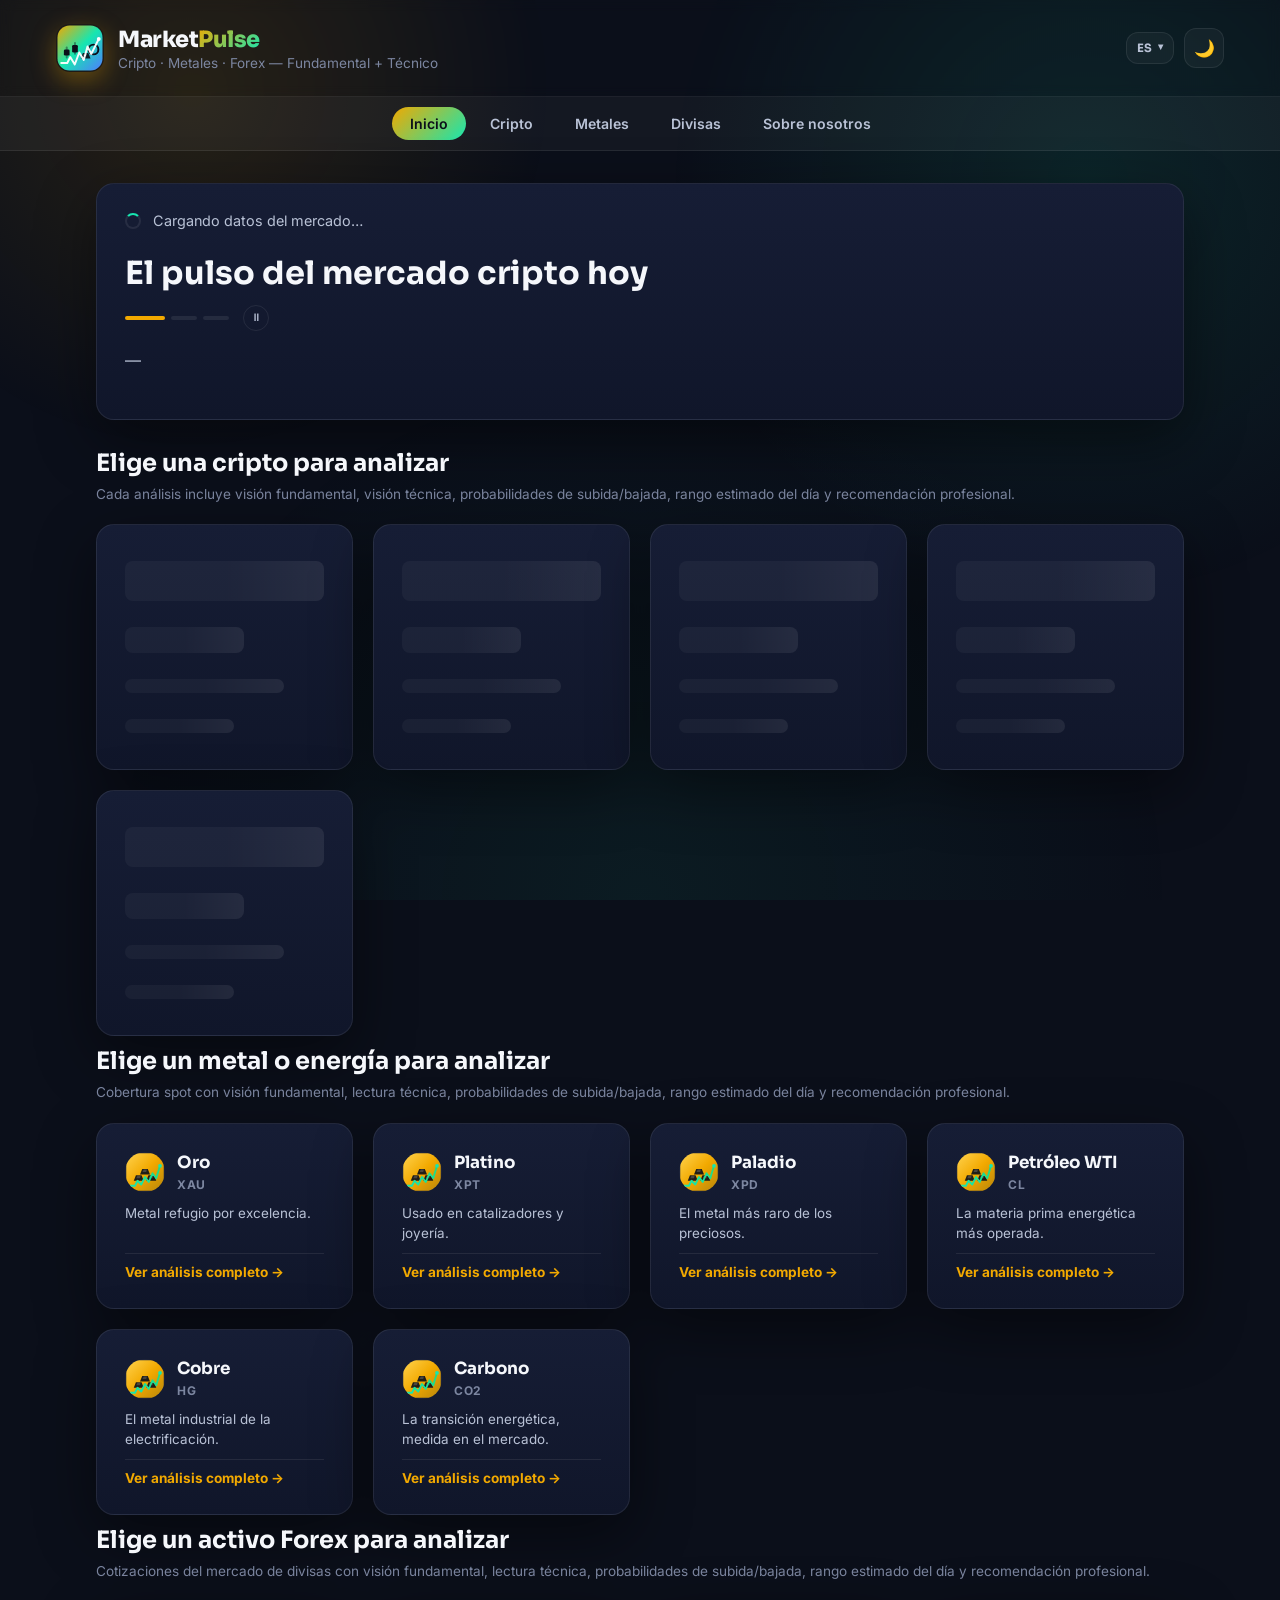
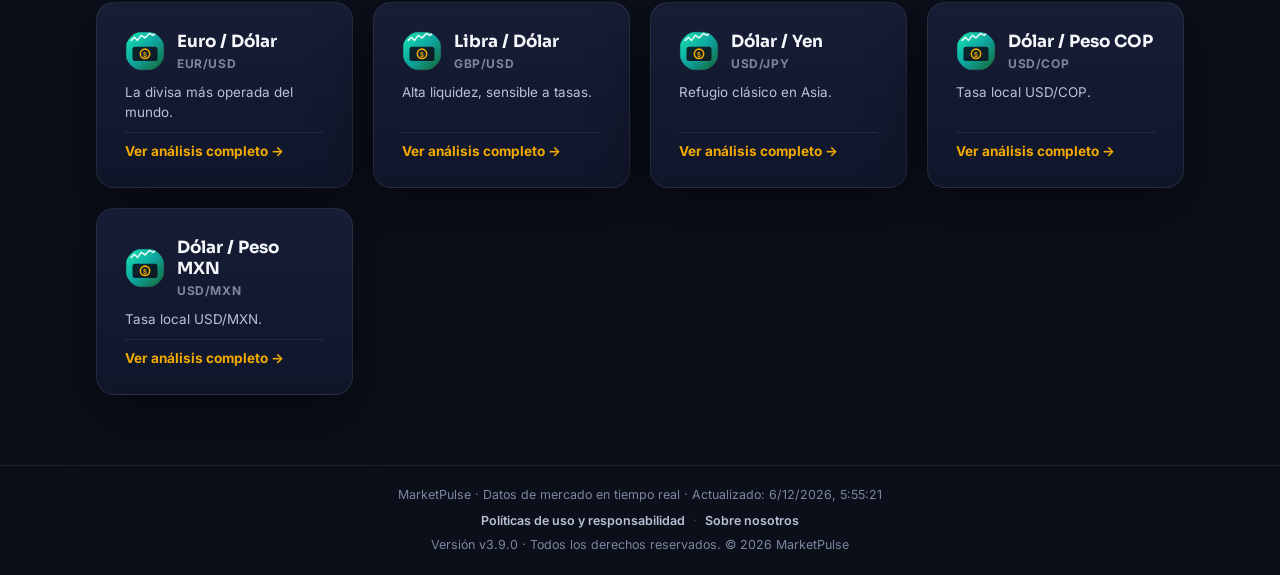
==== commit c95e0adc: "Fija el origen real en https://matthtorres.github.io/MarketPulse/ (31 URLs absolutas: canonical, og:" ====
--- a/index.html
+++ b/index.html
@@ -8,21 +8,21 @@
 <meta name="color-scheme" content="dark light">
 <meta name="theme-color" content="#0b0f1a" media="(prefers-color-scheme: dark)">
 <meta name="theme-color" content="#f4f6fb" media="(prefers-color-scheme: light)">
-<link rel="canonical" href="https://marketpulse.example/index.html">
+<link rel="canonical" href="https://matthtorres.github.io/MarketPulse/index.html">
 <meta property="og:type" content="website">
 <meta property="og:site_name" content="MarketPulse">
 <meta property="og:locale" content="es_ES">
 <meta property="og:title" content="MarketPulse — Cripto, metales y divisas: análisis diario">
 <meta property="og:description" content="Análisis diario multi-activo: cripto, metales y divisas con visión fundamental, visión técnica, probabilidades, rango estimado del día y recomendación profesional.">
-<meta property="og:url" content="https://marketpulse.example/index.html">
-<meta property="og:image" content="https://marketpulse.example/assets/og-marketpulse.png">
+<meta property="og:url" content="https://matthtorres.github.io/MarketPulse/index.html">
+<meta property="og:image" content="https://matthtorres.github.io/MarketPulse/assets/og-marketpulse.png">
 <meta property="og:image:width" content="1200">
 <meta property="og:image:height" content="630">
 <meta property="og:image:alt" content="MarketPulse — Cripto, metales y divisas: análisis diario">
 <meta name="twitter:card" content="summary_large_image">
 <meta name="twitter:title" content="MarketPulse — Cripto, metales y divisas: análisis diario">
 <meta name="twitter:description" content="Análisis diario multi-activo: cripto, metales y divisas con visión fundamental, visión técnica, probabilidades, rango estimado del día y recomendación profesional.">
-<meta name="twitter:image" content="https://marketpulse.example/assets/og-marketpulse.png">
+<meta name="twitter:image" content="https://matthtorres.github.io/MarketPulse/assets/og-marketpulse.png">
 <link rel="apple-touch-icon" href="assets/apple-touch-icon.png">
 <link rel="icon" type="image/svg+xml" href="assets/logo-marketpulse.svg">
 <link rel="preconnect" href="https://fonts.googleapis.com">
@@ -210,7 +210,7 @@
         <a href="about.html" data-i18n="navAbout">Sobre nosotros</a>
       </nav>
       <p class="footer-meta">
-        <span data-i18n="footerVersion">Versión</span> <span data-app-version>v3.8.1</span>
+        <span data-i18n="footerVersion">Versión</span> <span data-app-version>v3.9.0</span>
         · <span data-i18n="footerRights">Todos los derechos reservados.</span>
         © <span data-app-year>2026</span> MarketPulse
       </p>
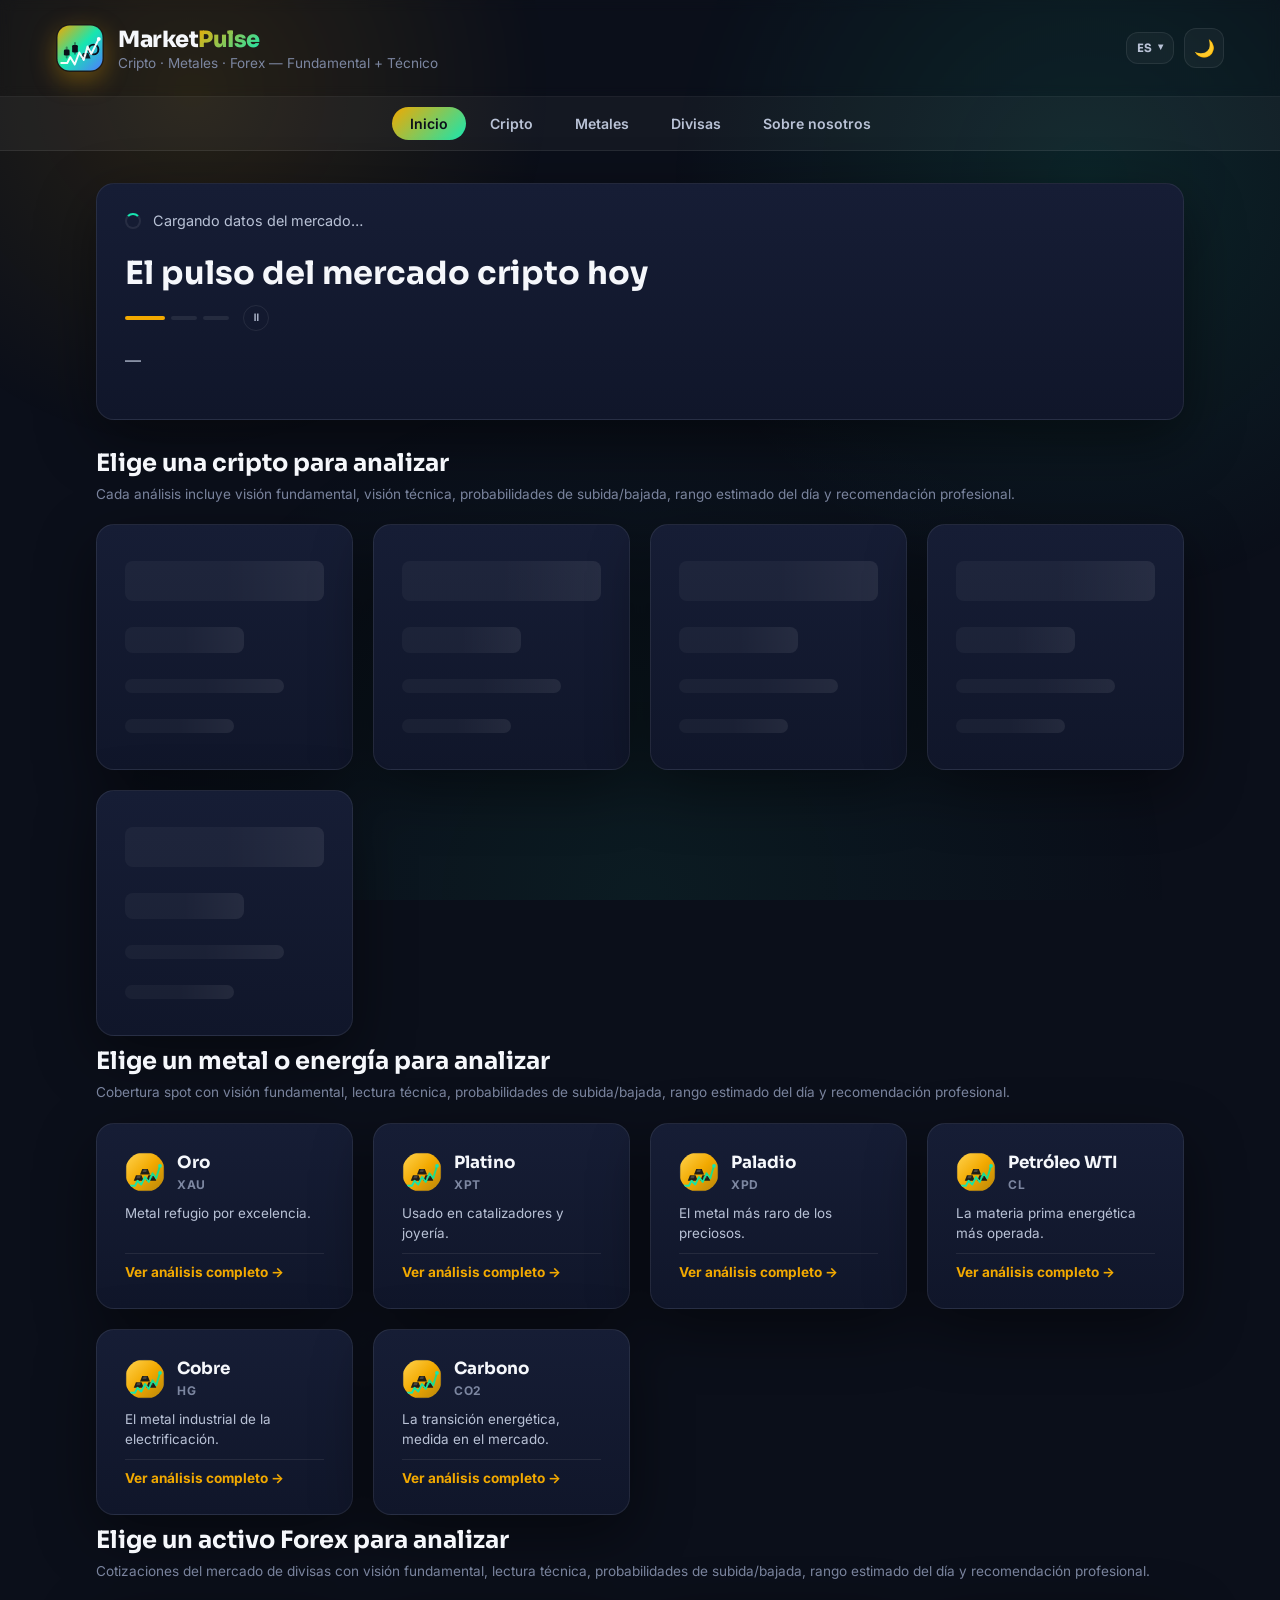
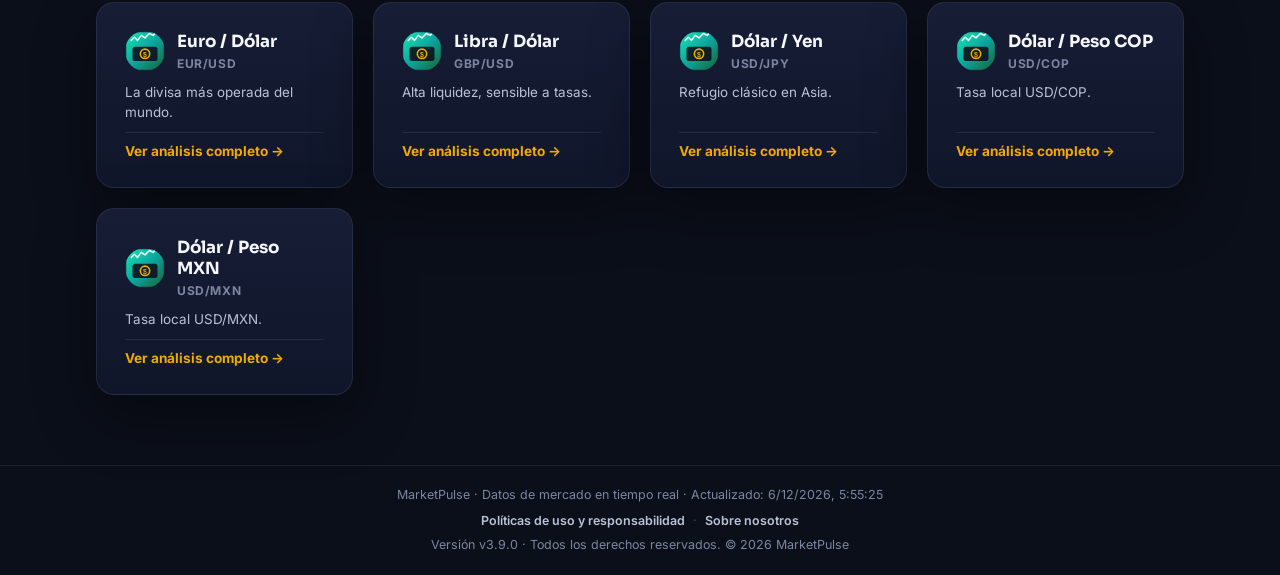
==== commit 383a04f6: "Corrige el desplegable de idioma: fondo opaco y por encima de la barra de navegacion. Dos causas: --" ====
--- a/index.html
+++ b/index.html
@@ -30,10 +30,10 @@
 <link rel="preconnect" href="https://api.coingecko.com" crossorigin>
 <link rel="dns-prefetch" href="https://api.allorigins.win">
 <link rel="dns-prefetch" href="https://api.cors.lol">
-<link rel="preload" href="css/style.css?v=10" as="style">
+<link rel="preload" href="css/style.css?v=11" as="style">
 <link rel="preload" href="js/site.js?v=21" as="script">
 <link href="https://fonts.googleapis.com/css2?family=Sora:wght@400;600;700;800&family=Inter:wght@400;500;600&display=swap" rel="stylesheet">
-<link rel="stylesheet" href="css/style.css?v=10">
+<link rel="stylesheet" href="css/style.css?v=11">
 </head>
 <body data-page="home">
   <div class="bg-glow"></div>
--- a/css/style.css
+++ b/css/style.css
@@ -56,9 +56,14 @@
   pointer-events: none;
 }
 
+/* z-index alto: el desplegable de idioma abre hacia abajo, sobre la barra de
+   navegacion. Sin esto, .main-nav (z-index:1, y despues en el DOM) se pintaba
+   encima y los clic iban al nav de detrás en vez de al idioma. El z-index del
+   .lang-menu no bastaba: queda atrapado en el contexto de apilamiento de
+   .topbar, asi que hay que subir el contenedor entero. */
 .topbar {
   position: relative;
-  z-index: 1;
+  z-index: 30;
   display: flex;
   justify-content: space-between;
   align-items: center;
@@ -137,10 +142,13 @@
   flex-direction: column;
   gap: 2px;
   padding: 6px;
-  background: var(--surface);
+  /* Fondo opaco a proposito: con --surface (4% de blanco) se transparenta el
+     contenido de debajo. --bg-2 es solido en los dos temas. */
+  background: var(--bg-2);
   border: 1px solid var(--surface-border);
   border-radius: 14px;
-  box-shadow: 0 18px 40px rgba(0, 0, 0, 0.35);
+  box-shadow: 0 18px 40px rgba(0, 0, 0, 0.55);
+  isolation: isolate;
   /* Oculto por defecto. [hidden] es lo que hace display:none cuando el menu
      esta desplegado con JS, para que el atributo mande sobre el display. */
   animation: langMenuIn 0.16s ease-out;
@@ -169,7 +177,10 @@
   cursor: pointer;
   transition: background 0.15s, color 0.15s;
 }
-.lang-option:hover { background: var(--bg-2); color: var(--text-0); }
+/* Hover con tinte de acento: antes usaba --bg-2, que ahora es justo el fondo
+   del menu, asi que el resalte seria invisible. */
+.lang-option:hover { background: rgba(242, 169, 0, 0.14); color: var(--text-0); }
+.lang-option:focus-visible { outline: 2px solid var(--accent); outline-offset: -2px; }
 .lang-option[aria-current="true"] { color: var(--accent); }
 .lang-option-code {
   flex: 0 0 30px;
--- a/css/style.css
+++ b/css/style.css
@@ -56,9 +56,14 @@
   pointer-events: none;
 }
 
+/* z-index alto: el desplegable de idioma abre hacia abajo, sobre la barra de
+   navegacion. Sin esto, .main-nav (z-index:1, y despues en el DOM) se pintaba
+   encima y los clic iban al nav de detrás en vez de al idioma. El z-index del
+   .lang-menu no bastaba: queda atrapado en el contexto de apilamiento de
+   .topbar, asi que hay que subir el contenedor entero. */
 .topbar {
   position: relative;
-  z-index: 1;
+  z-index: 30;
   display: flex;
   justify-content: space-between;
   align-items: center;
@@ -137,10 +142,13 @@
   flex-direction: column;
   gap: 2px;
   padding: 6px;
-  background: var(--surface);
+  /* Fondo opaco a proposito: con --surface (4% de blanco) se transparenta el
+     contenido de debajo. --bg-2 es solido en los dos temas. */
+  background: var(--bg-2);
   border: 1px solid var(--surface-border);
   border-radius: 14px;
-  box-shadow: 0 18px 40px rgba(0, 0, 0, 0.35);
+  box-shadow: 0 18px 40px rgba(0, 0, 0, 0.55);
+  isolation: isolate;
   /* Oculto por defecto. [hidden] es lo que hace display:none cuando el menu
      esta desplegado con JS, para que el atributo mande sobre el display. */
   animation: langMenuIn 0.16s ease-out;
@@ -169,7 +177,10 @@
   cursor: pointer;
   transition: background 0.15s, color 0.15s;
 }
-.lang-option:hover { background: var(--bg-2); color: var(--text-0); }
+/* Hover con tinte de acento: antes usaba --bg-2, que ahora es justo el fondo
+   del menu, asi que el resalte seria invisible. */
+.lang-option:hover { background: rgba(242, 169, 0, 0.14); color: var(--text-0); }
+.lang-option:focus-visible { outline: 2px solid var(--accent); outline-offset: -2px; }
 .lang-option[aria-current="true"] { color: var(--accent); }
 .lang-option-code {
   flex: 0 0 30px;
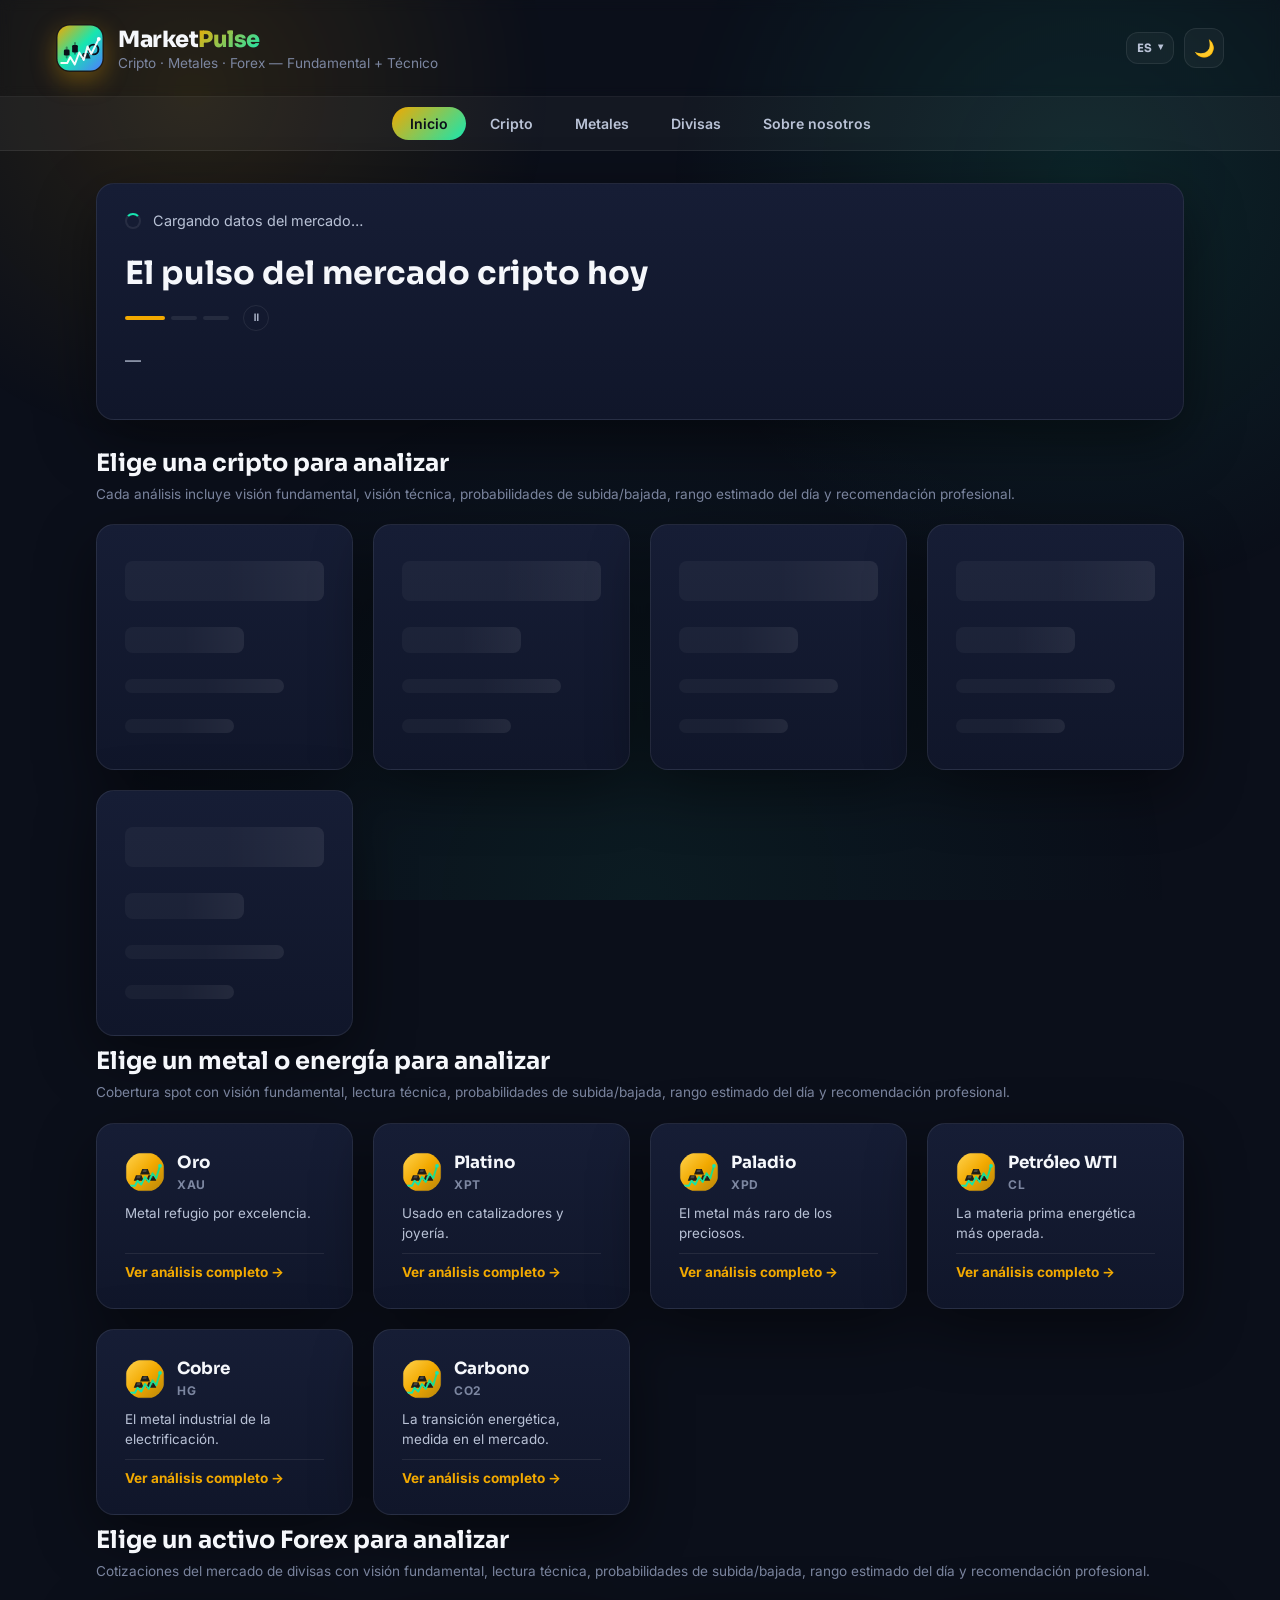
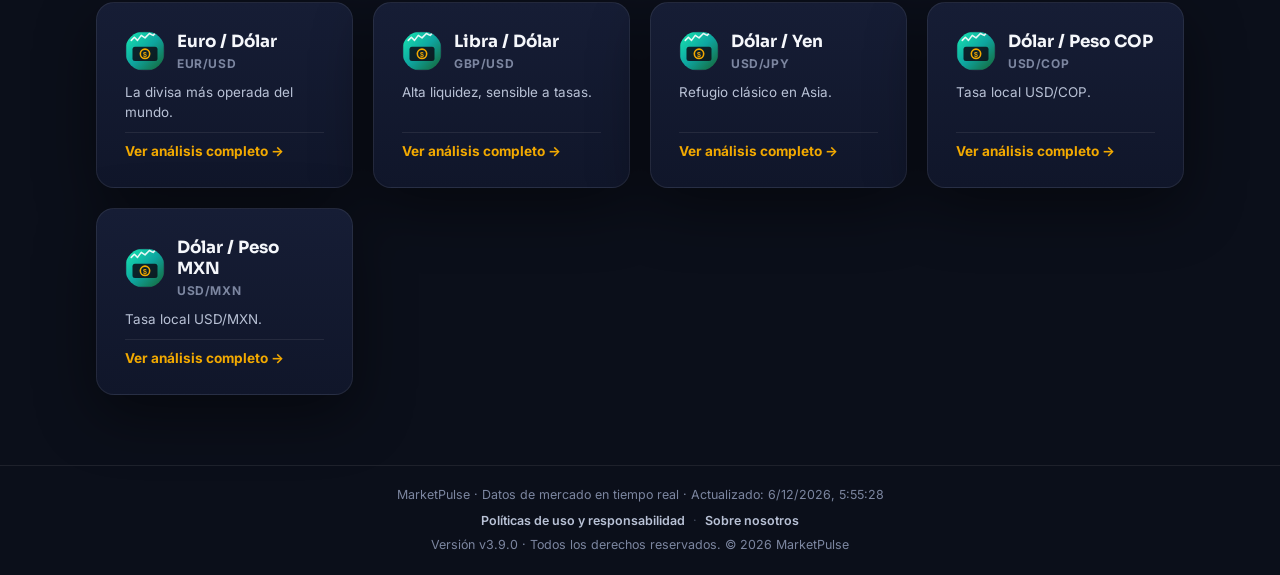
==== commit d74e1a24: "Arregla el cambio de idioma en analysis, metals y forex: initLangDropdown(() => setLang) devolvia la" ====
--- a/index.html
+++ b/index.html
@@ -217,7 +217,7 @@
     </div>
   </footer>
 
-  <script defer src="js/version.js?v=13"></script>
+  <script defer src="js/version.js?v=22"></script>
   <script defer src="js/site.js?v=21"></script>
   <!-- Analitica: Umami Cloud. Sin cookies y con IP anonimizada, por eso no
        hay banner de consentimiento. Ver el punto 5 de legal.html. -->
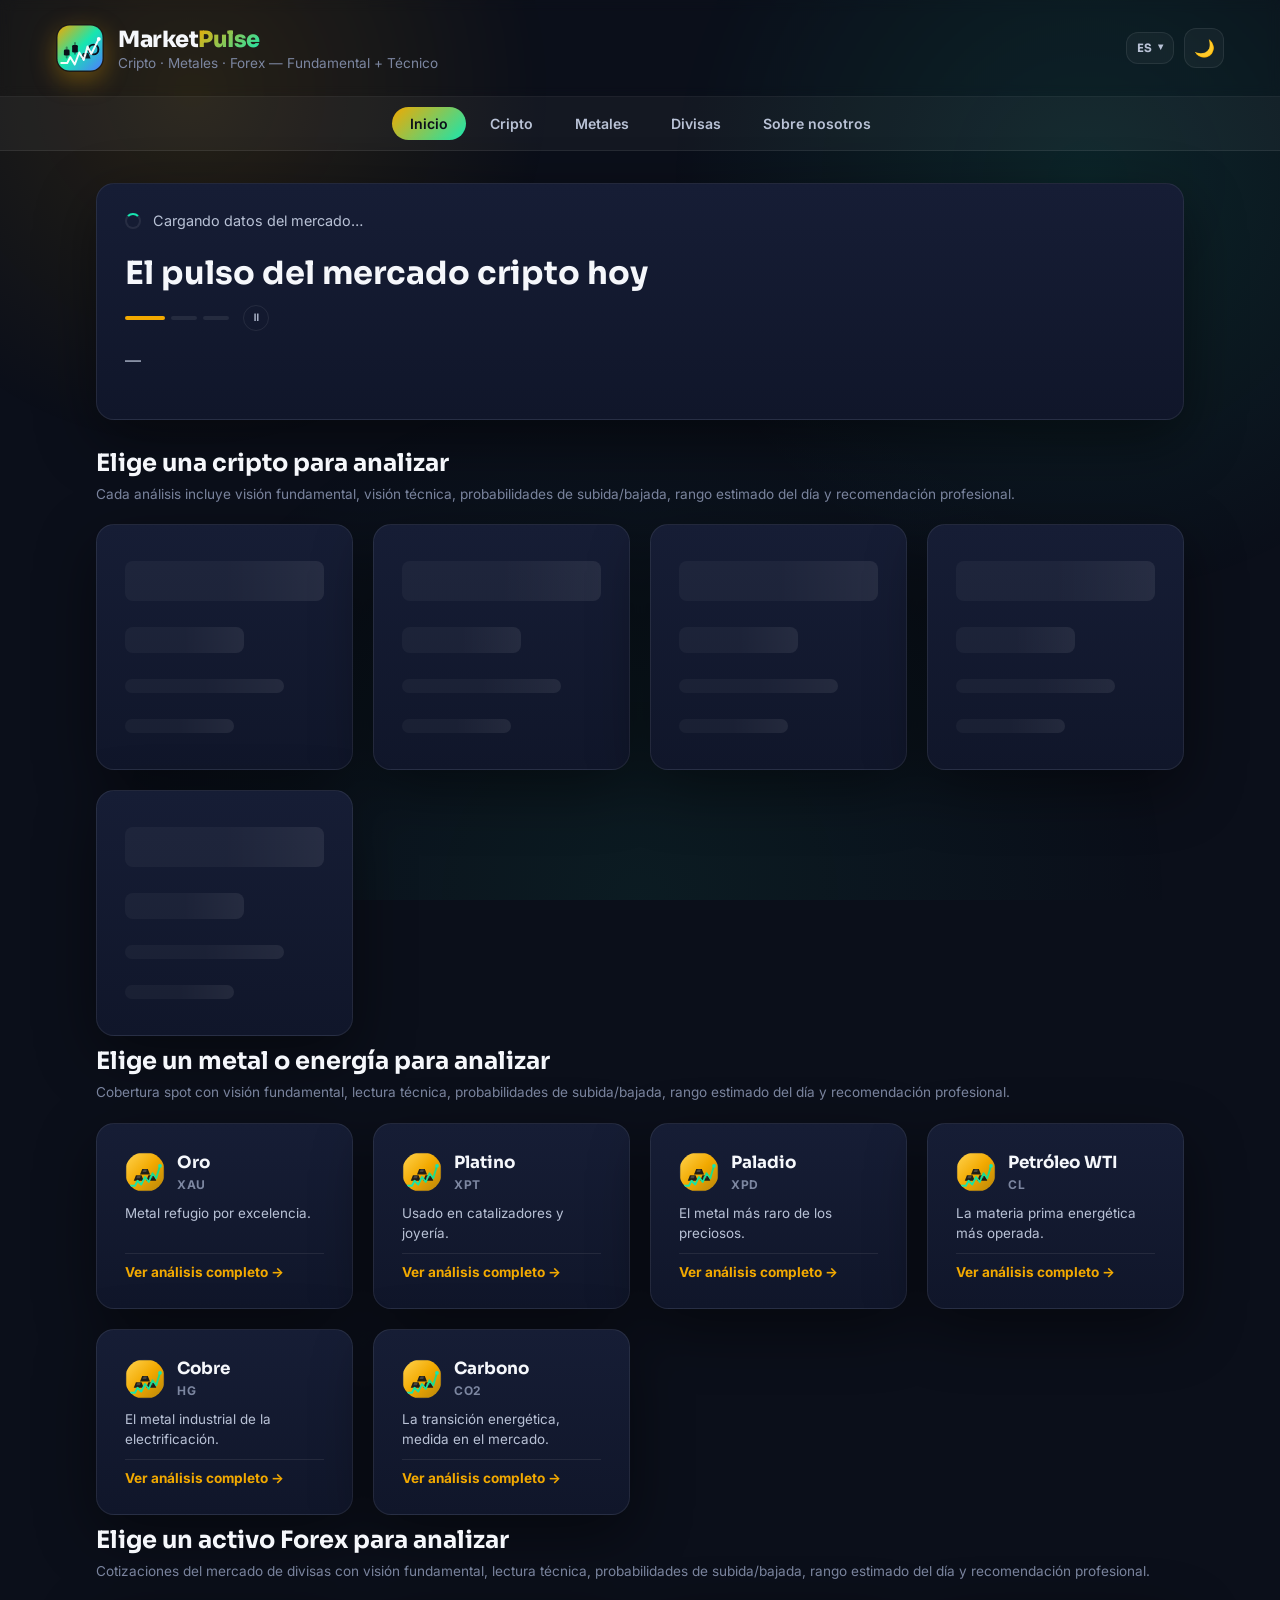
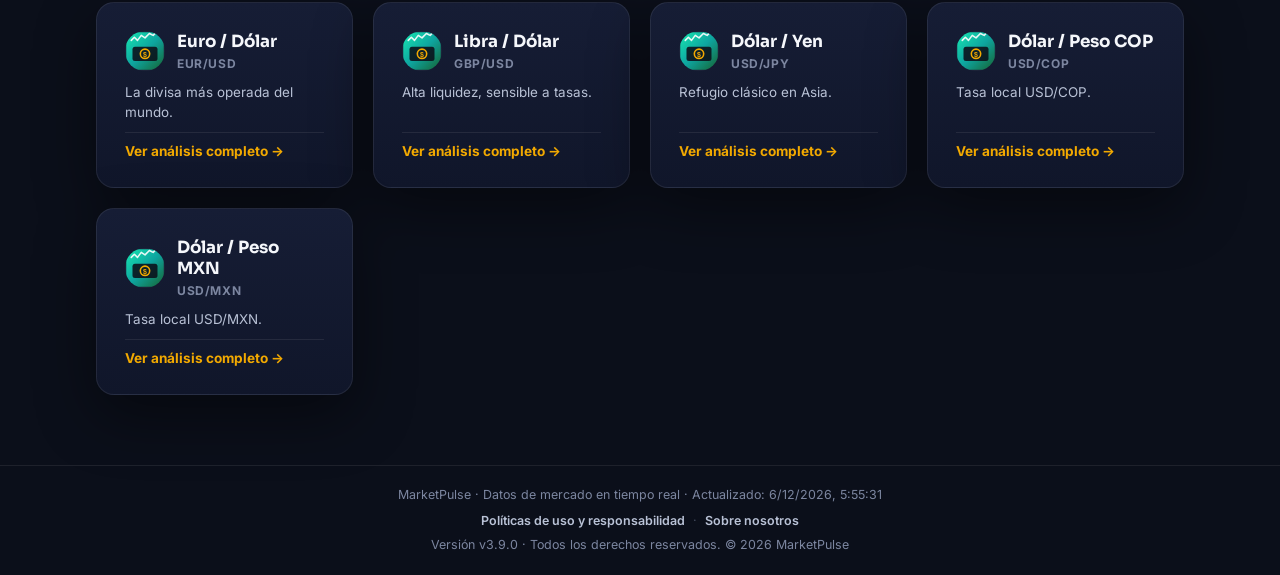
==== commit bd890fab: "Auditoria completa y correcciones. Nuevo tools/audit.py (enlaces, recursos, i18n en es/en/pt, IDs du" ====
--- a/index.html
+++ b/index.html
@@ -8,13 +8,13 @@
 <meta name="color-scheme" content="dark light">
 <meta name="theme-color" content="#0b0f1a" media="(prefers-color-scheme: dark)">
 <meta name="theme-color" content="#f4f6fb" media="(prefers-color-scheme: light)">
-<link rel="canonical" href="https://matthtorres.github.io/MarketPulse/index.html">
+<link rel="canonical" href="https://matthtorres.github.io/MarketPulse/">
 <meta property="og:type" content="website">
 <meta property="og:site_name" content="MarketPulse">
 <meta property="og:locale" content="es_ES">
 <meta property="og:title" content="MarketPulse — Cripto, metales y divisas: análisis diario">
 <meta property="og:description" content="Análisis diario multi-activo: cripto, metales y divisas con visión fundamental, visión técnica, probabilidades, rango estimado del día y recomendación profesional.">
-<meta property="og:url" content="https://matthtorres.github.io/MarketPulse/index.html">
+<meta property="og:url" content="https://matthtorres.github.io/MarketPulse/">
 <meta property="og:image" content="https://matthtorres.github.io/MarketPulse/assets/og-marketpulse.png">
 <meta property="og:image:width" content="1200">
 <meta property="og:image:height" content="630">
@@ -31,7 +31,7 @@
 <link rel="dns-prefetch" href="https://api.allorigins.win">
 <link rel="dns-prefetch" href="https://api.cors.lol">
 <link rel="preload" href="css/style.css?v=11" as="style">
-<link rel="preload" href="js/site.js?v=21" as="script">
+<link rel="preload" href="js/site.js?v=23" as="script">
 <link href="https://fonts.googleapis.com/css2?family=Sora:wght@400;600;700;800&family=Inter:wght@400;500;600&display=swap" rel="stylesheet">
 <link rel="stylesheet" href="css/style.css?v=11">
 </head>
@@ -218,7 +218,7 @@
   </footer>
 
   <script defer src="js/version.js?v=22"></script>
-  <script defer src="js/site.js?v=21"></script>
+  <script defer src="js/site.js?v=23"></script>
   <!-- Analitica: Umami Cloud. Sin cookies y con IP anonimizada, por eso no
        hay banner de consentimiento. Ver el punto 5 de legal.html. -->
   <script defer src="https://cloud.umami.is/script.js" data-website-id="4cf0d311-0c95-4144-ac88-d9d34998c5bc"></script>
--- a/css/style.css
+++ b/css/style.css
@@ -594,6 +594,13 @@
   cursor: pointer;
   transition: border-color 0.2s, color 0.2s, transform 0.15s;
 }
+/* La etiqueta del boton «Invertir par» se oculta en pantallas estrechas: el
+   icono ⇄ basta y asi el boton no parte el titulo del par. */
+.invert-label { white-space: nowrap; }
+@media (max-width: 480px) {
+  .invert-label { display: none; }
+}
+
 .invert-btn:hover { border-color: var(--accent); color: var(--text-0); -webkit-text-fill-color: var(--text-0); transform: translateY(-1px); }
 .invert-btn.active {
   background: linear-gradient(135deg, var(--accent), #ffd166);
@@ -784,6 +791,10 @@
   gap: 16px;
   margin-bottom: 12px;
 }
+/* .trade-side solo agrupa: el grid .trade-grid reparte las tres columnas y
+   cada hijo estira igual. min-width:0 evita que un texto largo (el nombre del
+   activo en inglés o portugués) desborde la columna en lugar de partirse. */
+.trade-side { min-width: 0; }
 .trade-side-title {
   font-family: 'Sora', sans-serif;
   font-size: 0.85rem;
--- a/css/style.css
+++ b/css/style.css
@@ -594,6 +594,13 @@
   cursor: pointer;
   transition: border-color 0.2s, color 0.2s, transform 0.15s;
 }
+/* La etiqueta del boton «Invertir par» se oculta en pantallas estrechas: el
+   icono ⇄ basta y asi el boton no parte el titulo del par. */
+.invert-label { white-space: nowrap; }
+@media (max-width: 480px) {
+  .invert-label { display: none; }
+}
+
 .invert-btn:hover { border-color: var(--accent); color: var(--text-0); -webkit-text-fill-color: var(--text-0); transform: translateY(-1px); }
 .invert-btn.active {
   background: linear-gradient(135deg, var(--accent), #ffd166);
@@ -784,6 +791,10 @@
   gap: 16px;
   margin-bottom: 12px;
 }
+/* .trade-side solo agrupa: el grid .trade-grid reparte las tres columnas y
+   cada hijo estira igual. min-width:0 evita que un texto largo (el nombre del
+   activo en inglés o portugués) desborde la columna en lugar de partirse. */
+.trade-side { min-width: 0; }
 .trade-side-title {
   font-family: 'Sora', sans-serif;
   font-size: 0.85rem;
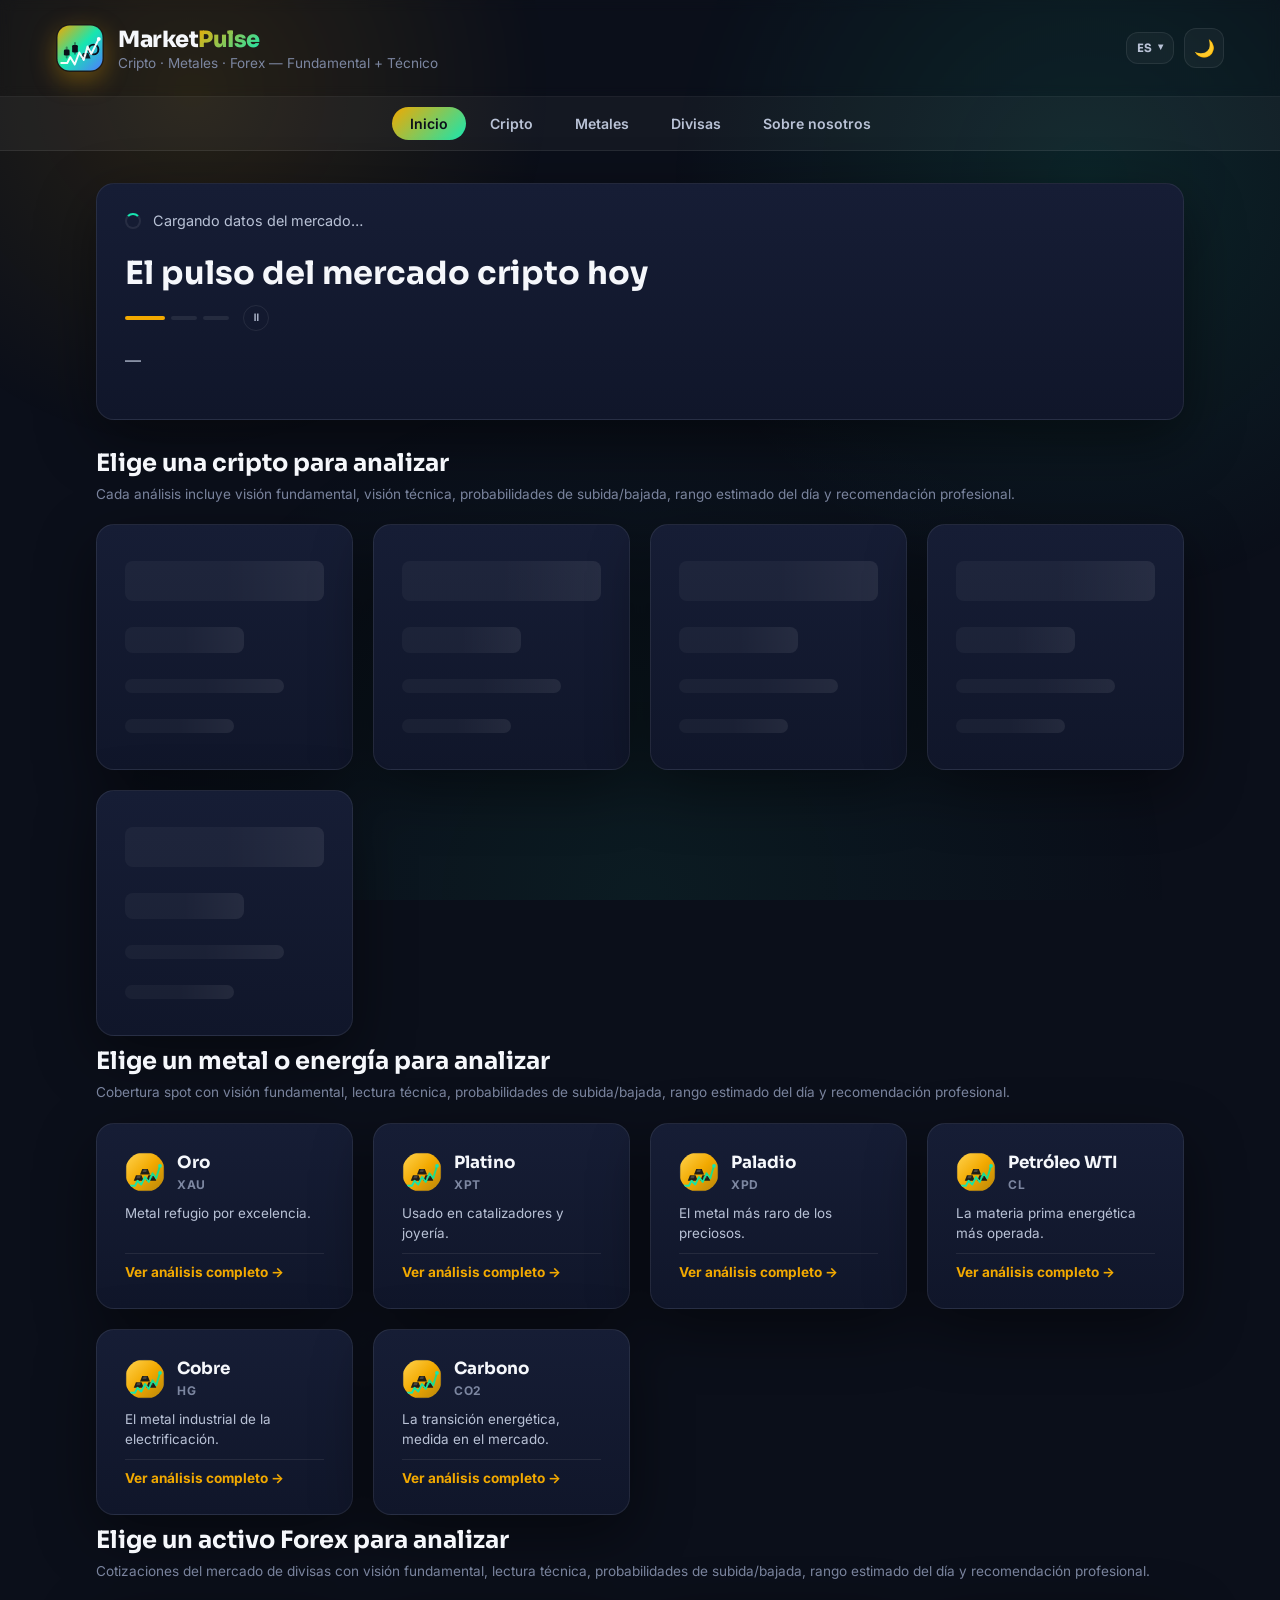
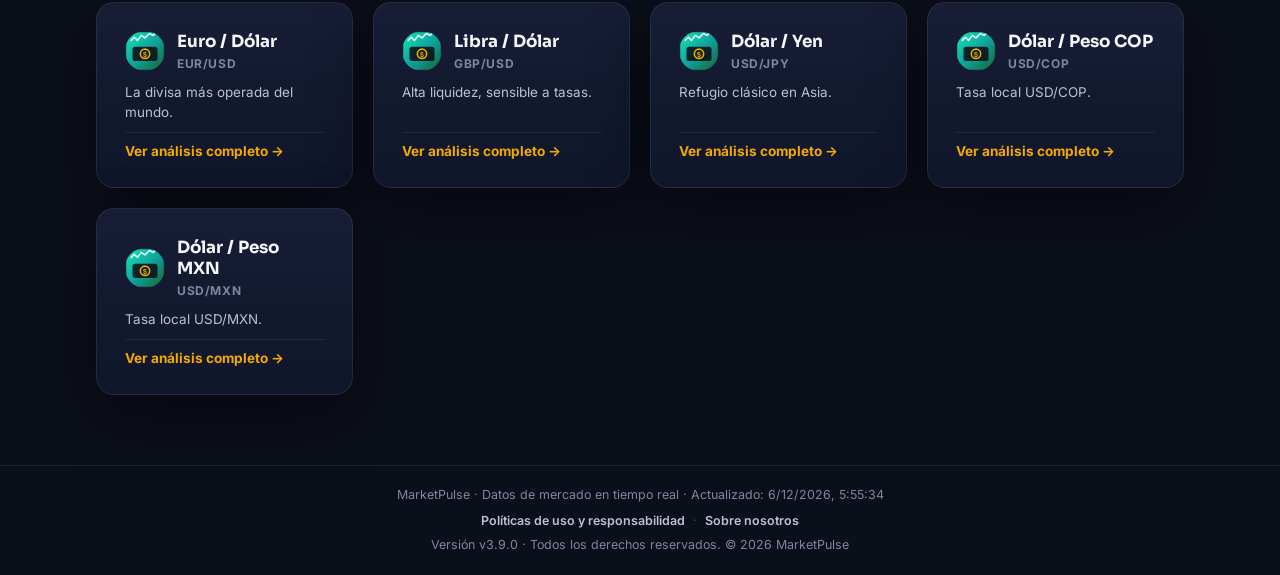
==== commit b359e518: "Perf: eliminar esperas deadlock en cascada de datos y recreaciones de TradingView El home podia tard" ====
--- a/index.html
+++ b/index.html
@@ -31,7 +31,7 @@
 <link rel="dns-prefetch" href="https://api.allorigins.win">
 <link rel="dns-prefetch" href="https://api.cors.lol">
 <link rel="preload" href="css/style.css?v=11" as="style">
-<link rel="preload" href="js/site.js?v=23" as="script">
+<link rel="preload" href="js/site.js?v=24" as="script">
 <link href="https://fonts.googleapis.com/css2?family=Sora:wght@400;600;700;800&family=Inter:wght@400;500;600&display=swap" rel="stylesheet">
 <link rel="stylesheet" href="css/style.css?v=11">
 </head>
@@ -218,7 +218,7 @@
   </footer>
 
   <script defer src="js/version.js?v=22"></script>
-  <script defer src="js/site.js?v=23"></script>
+  <script defer src="js/site.js?v=24"></script>
   <!-- Analitica: Umami Cloud. Sin cookies y con IP anonimizada, por eso no
        hay banner de consentimiento. Ver el punto 5 de legal.html. -->
   <script defer src="https://cloud.umami.is/script.js" data-website-id="4cf0d311-0c95-4144-ac88-d9d34998c5bc"></script>
